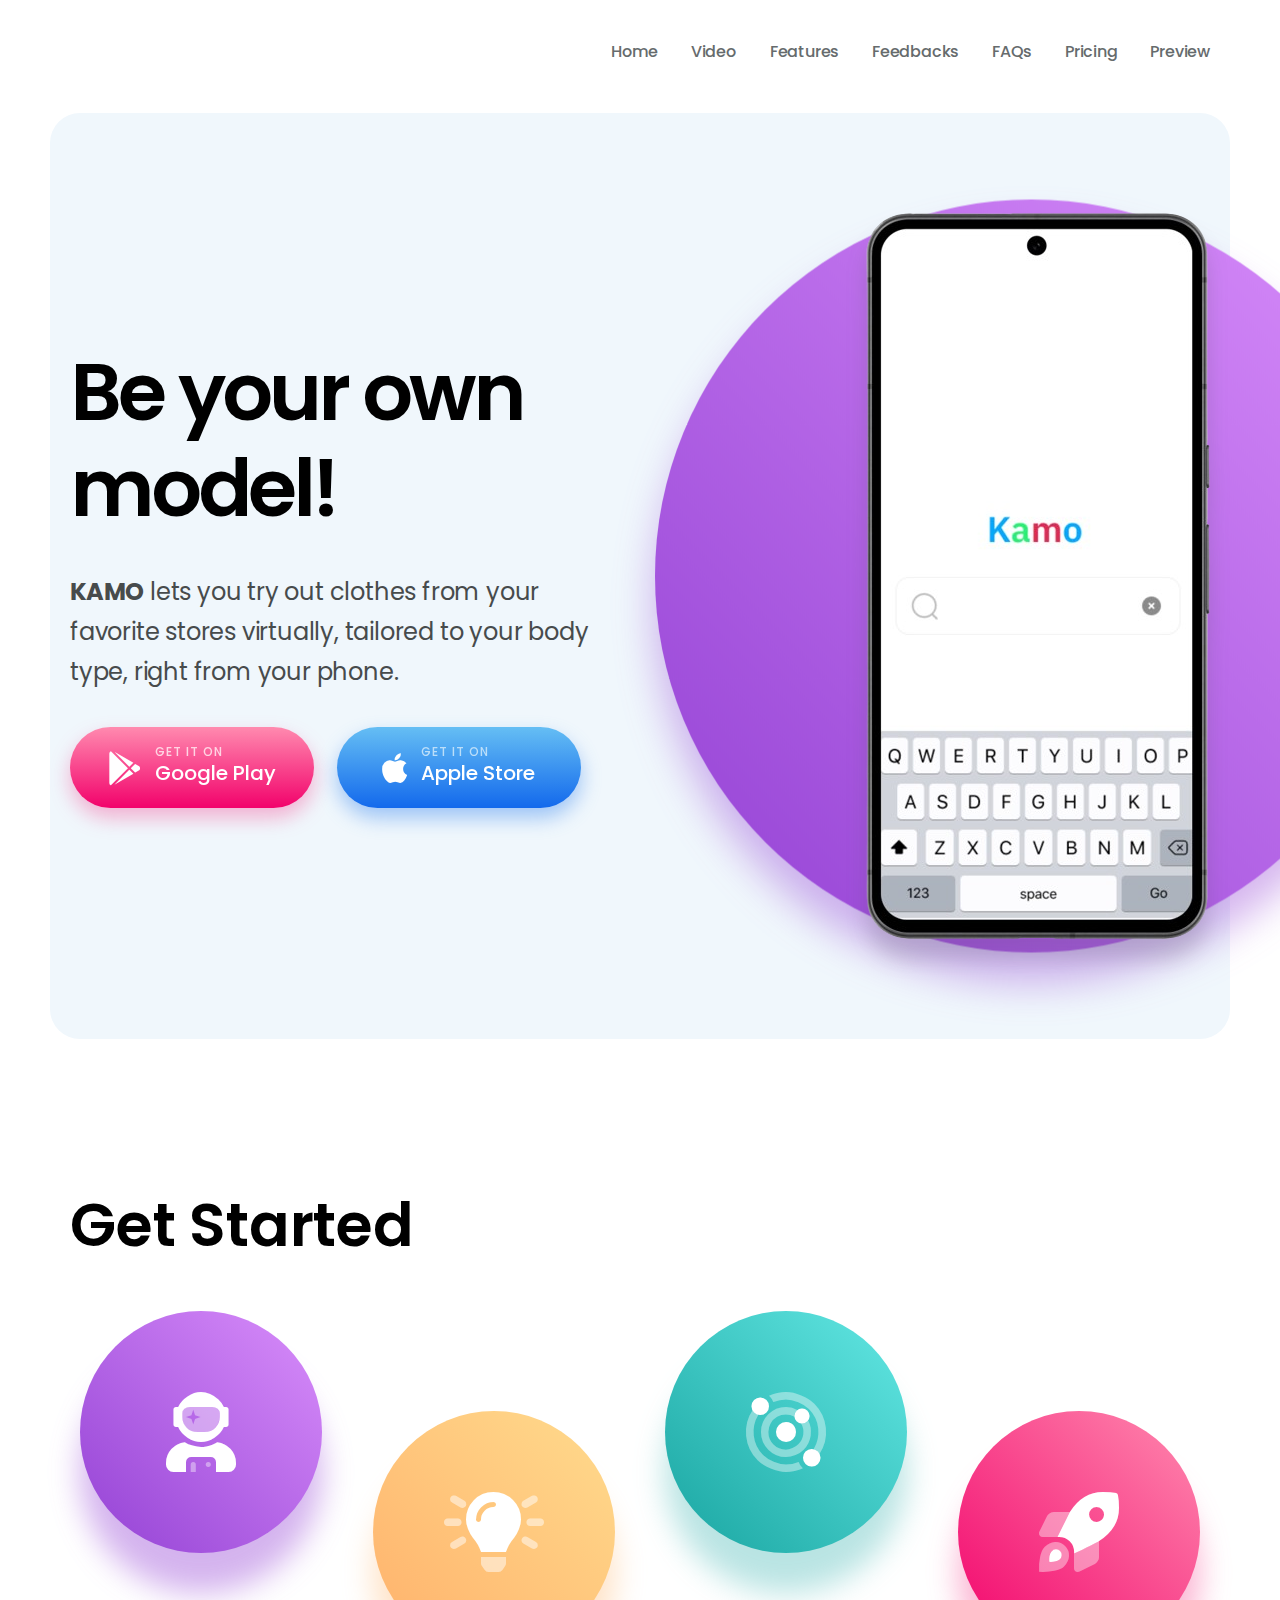
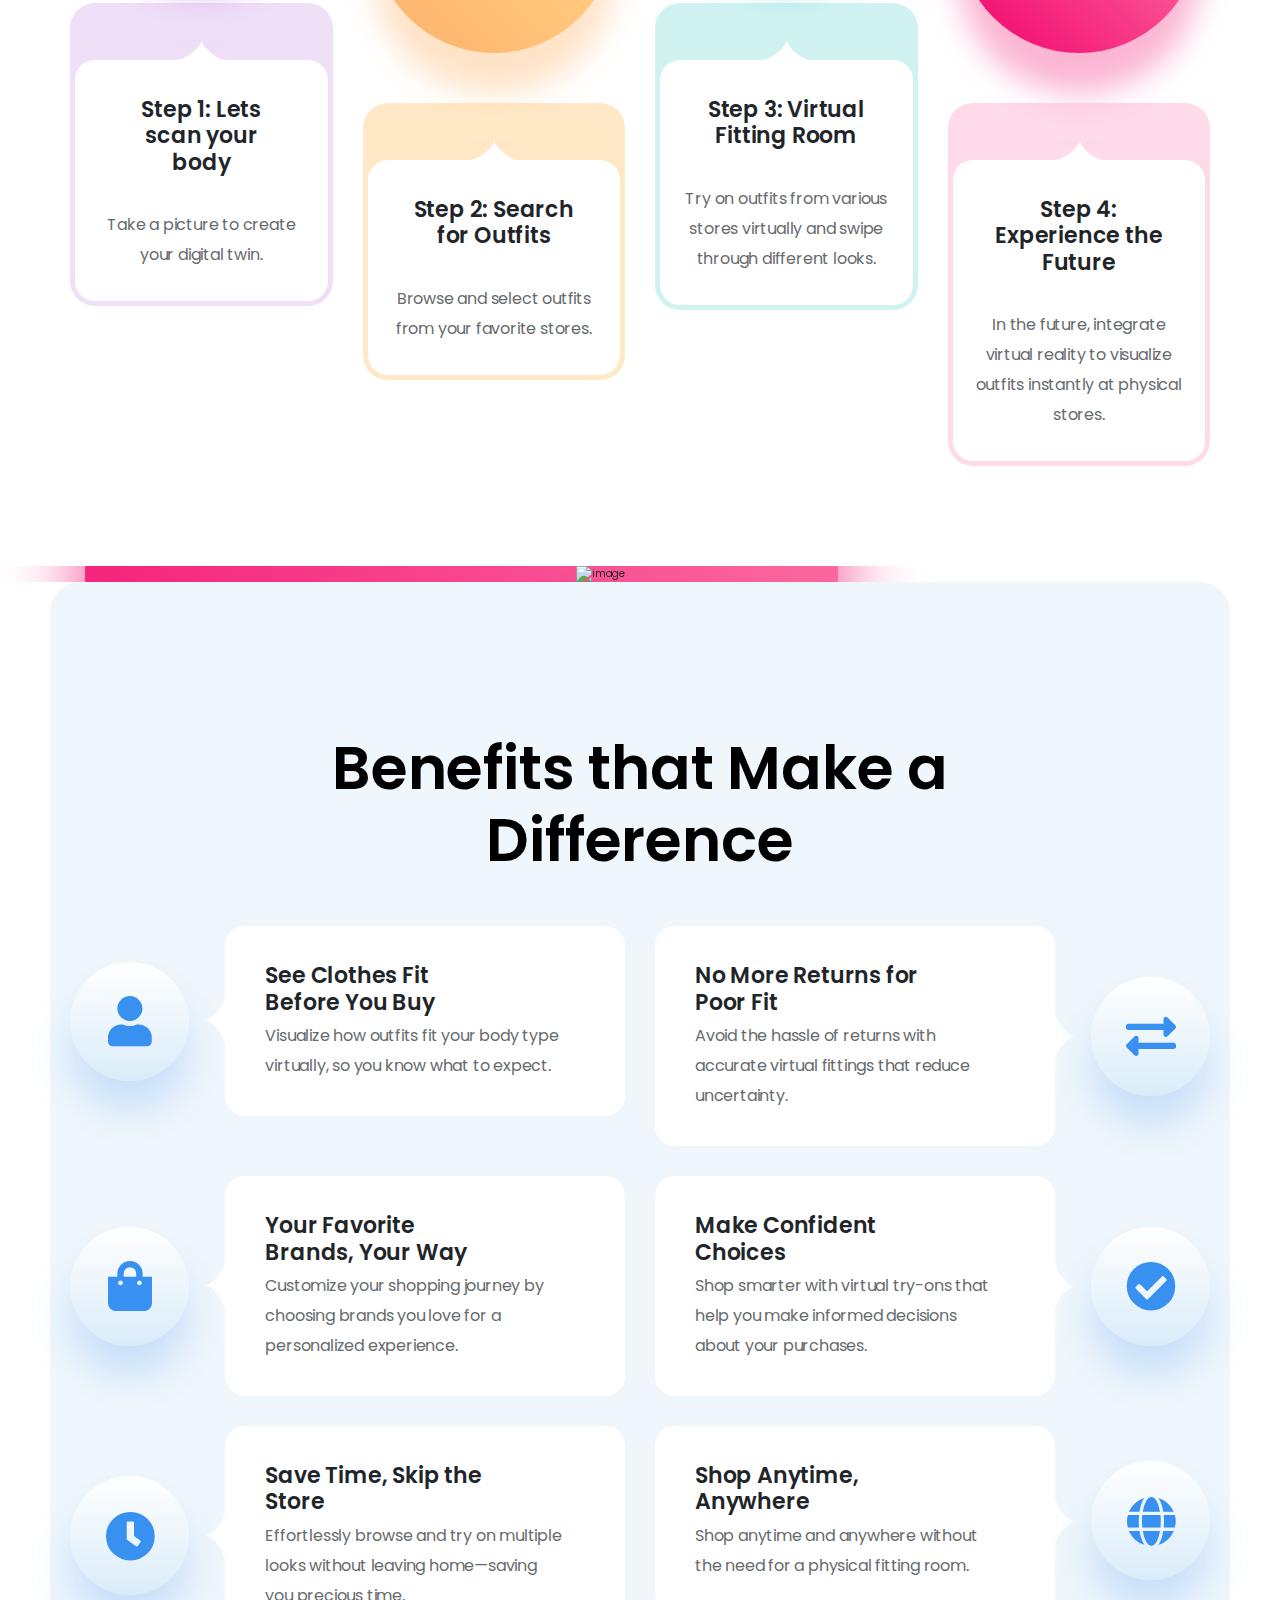
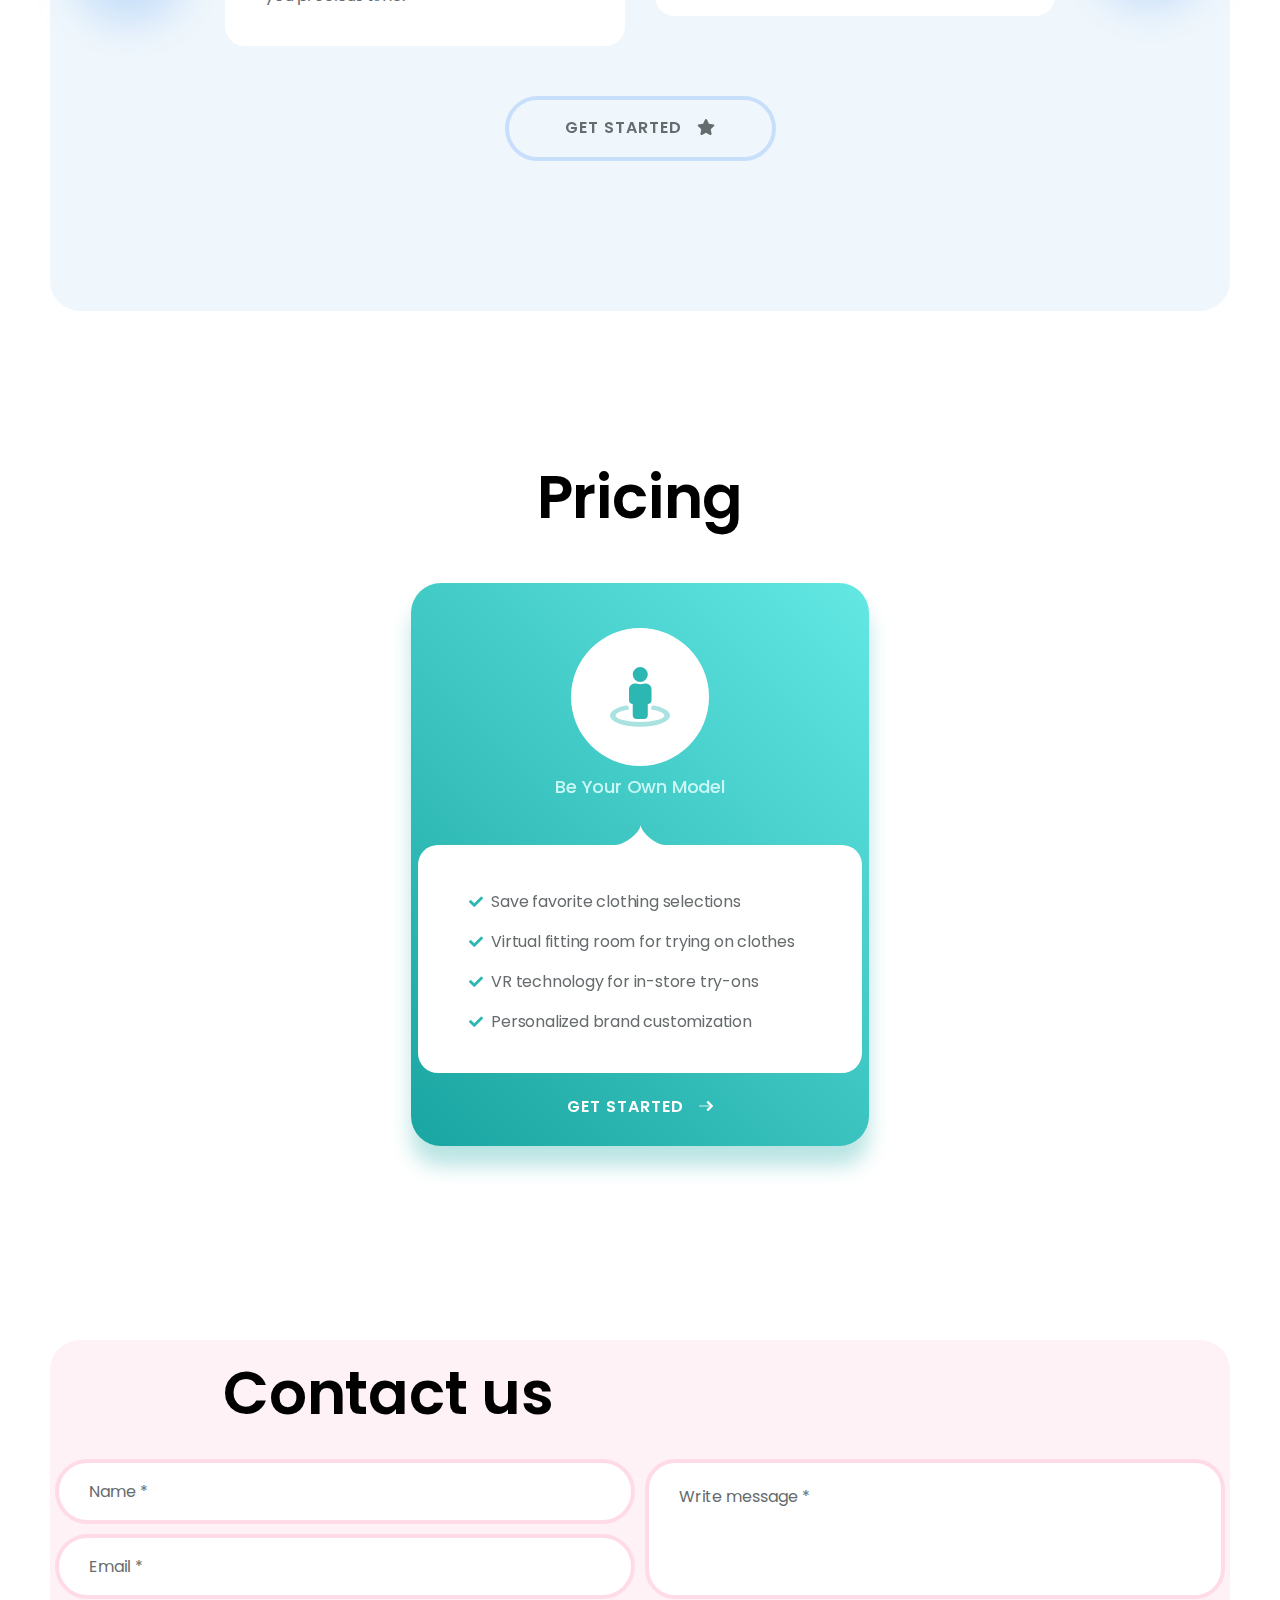
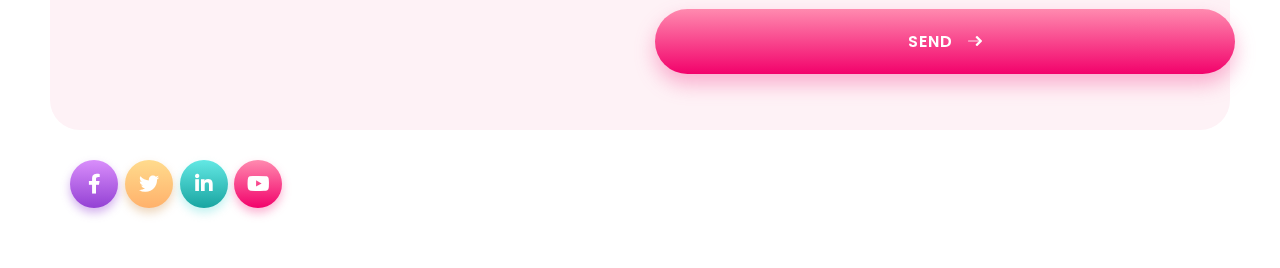
==== index.html @ d1b52970 "Update index.html" ====
<!DOCTYPE html>
<html lang="en">

<head>
  <meta charset="utf-8">
  <meta name="viewport" content="width=device-width, initial-scale=1, shrink-to-fit=no">
  <title>KAMO</title>

  
  <link rel="apple-touch-icon" sizes="180x180" href="assets/favicon/fittry.svg">
  <link rel="icon" type="image/png" sizes="32x32" href="assets/favicon/fittry.svg">
  <link rel="icon" type="image/png" sizes="16x16" href="assets/favicon/fittry.svg">
  
  <link rel="manifest" href="assets/favicon/site.webmanifest">

  <!--stylesheet-->
  <link rel="stylesheet" href="assets/css/bootstrap.min.css">
  <link rel="stylesheet" href="assets/css/all.min.css">
  <link rel="stylesheet" href="assets/css/swiper-bundle.min.css">
  <link rel="stylesheet" href="assets/css/style.css">
</head>

<body>

  <!--preloader start-->
  <div class="preloader">
    <img src="assets/favicon/fittry.png" alt="image">
   
  </div>
  <!--preloader end-->

  <!--header section start-->
  <header class="header header-2">
    <div class="container">
      <div class="header__wrapper">
        <div class="header__logo">
          <a href="index.html">
            
          </a>
        </div>
        <div class="header__nav">
          <ul class="header__nav-primary">
            <li><a href="index.html"></a></li>
            
            <li><a href="#home">Home</a></li>
            <li><a href="#video">Video</a></li>
            <li><a href="#feature">Features</a></li>
            <li><a href="#feedback">Feedbacks</a></li>
            <li><a href="#faq">FAQs</a></li>
            <li><a href="#pricing">Pricing</a></li>
            <li><a href="#preview">Preview</a></li>
           
          </ul>
          <span><i class="fas fa-times"></i></span>
        </div>
        <div class="header__bars">
          <div class="header__bars-bar header__bars-bar-1"></div>
          <div class="header__bars-bar header__bars-bar-2"></div>
          <div class="header__bars-bar header__bars-bar-3"></div>
        </div>
      </div>
    </div>
  </header>
  <!--header section end-->

<!--hero section start-->
<section class="hero hero-2">
  <div class="hero__wrapper" id="home">
    <div class="container">
      <div class="row align-items-lg-center">
        <div class="col-lg-6 order-2 order-lg-1">
          <h1 class="main-heading color-black">Be your own model!</h1>
          <p class="paragraph"><span>KAMO</span> lets you try out clothes from your favorite stores virtually, tailored to your body type, right from your phone.</p>
          <div class="download-buttons">
            <a href="#" class="google-play">
              <i class="fab fa-google-play"></i>
              <div class="button-content">
                <h6>GET IT ON <span>Google Play</span></h6>
              </div>
            </a>
            <a href="#" class="apple-store">
              <i class="fab fa-apple"></i>
              <div class="button-content">
                <h6>GET IT ON <span>Apple Store</span></h6>
              </div>
            </a>
          </div>
        </div>
        <div class="col-lg-6 order-1 order-lg-2">
          <div class="questions-img hero-img">
            <img src="assets/images/Pixel_8_Pro_Mockup_Obsidian-removebg-preview.png" alt="image">
          </div>
        </div>
      </div>
    </div>
  </div>
</section>
<!--hero section end-->

<!--feature section start-->
<section class="feature" id="intro">
  <div class="container">
    <h2 class="section-heading color-black">Get Started</h2>
    <div class="row">
      <div class="col-lg-3 col-md-6">
        <div class="feature__box feature__box--1">
          <div class="icon icon-1">
            <i class="fad fa-user-astronaut"></i>
          </div>
          <div class="feature__box__wrapper">
            <div class="feature__box--content feature__box--content-1">
              <h3>Step 1: Lets scan your body</h3>
              <p class="paragraph dark">Take a picture to create your digital twin.</p>
            </div>
          </div>
        </div>
      </div>
      <div class="col-lg-3 col-md-6">
        <div class="feature__box feature__box--2">
          <div class="icon icon-2">
            <i class="fad fa-lightbulb-on"></i>
          </div>
          <div class="feature__box__wrapper">
            <div class="feature__box--content feature__box--content-2">
              <h3>Step 2: Search for Outfits</h3>
              <p class="paragraph dark">Browse and select outfits from your favorite stores.</p>
            </div>
          </div>
        </div>
      </div>
      <div class="col-lg-3 col-md-6">
        <div class="feature__box feature__box--3">
          <div class="icon icon-3">
            <i class="fad fa-solar-system"></i>
          </div>
          <div class="feature__box__wrapper">
            <div class="feature__box--content feature__box--content-3">
              <h3>Step 3: Virtual Fitting Room</h3>
              <p class="paragraph dark">Try on outfits from various stores virtually and swipe through different looks.</p>
            </div>
          </div>
        </div>
      </div>
      <div class="col-lg-3 col-md-6">
        <div class="feature__box feature__box--4">
          <div class="icon icon-4">
            <i class="fad fa-rocket-launch"></i>
          </div>
          <div class="feature__box__wrapper">
            <div class="feature__box--content feature__box--content-4">
              <h3>Step 4: Experience the Future</h3>
              <p class="paragraph dark">In the future, integrate virtual reality to visualize outfits instantly at physical stores.</p>
            </div>
          </div>
        </div>
      </div>
    </div>
  </div>
</section>
<!--feature section end-->


<!-- 
<div class="video" id="video">
  <div class="video__wrapper">
    <div class="container">
      <div class="video__play">
        <button type="button" data-toggle="modal" data-target="#videoModal">
          <i class="fad fa-play"></i>
        </button>
        <div class="modal fade" id="videoModal" tabindex="-1" role="dialog" aria-hidden="true">
          <div class="modal-dialog modal-dialog-centered" role="document">
            <div class="modal-content">
              <div class="modal-close">
                <button type="button" data-dismiss="modal" aria-label="Close">
                  <i class="fas fa-times"></i>
                </button>
              </div>
              <div class="modal-body">
                <div class="ytdefer yt-video" style="width: 100%; height: 100%;" data-src="2BrCE_zxM0U"></div>
              </div>
            </div>
          </div>
        </div>
      </div>
      <div class="video__background">
        <div class="texture texture-2">
          <img src="assets/images/video-bg-1.png" alt="image" class="texture-1">
          <img src="assets/images/video-bg-2.png" alt="image" class="bg-image">
          <img src="assets/images/KAMO.gif" alt="image" class="gif-image">
        </div>
      </div>
    </div>
  </div>
</div>
-->

<!--video section start-->
<div class="video" id="video">
  <div class="video__wrapper">
    <div class="container">
      <div class="video__play">
        <button type="button" data-toggle="modal" data-target="#videoModal">
          <i class="fad fa-play"></i>
        </button>
        <div class="modal fade" id="videoModal" tabindex="-1" role="dialog" aria-hidden="true">
          <div class="modal-dialog modal-dialog-centered" role="document">
            <div class="modal-content">
              <div class="modal-close">
                <button type="button" data-dismiss="modal" aria-label="Close">
                  <i class="fas fa-times"></i>
                </button>
              </div>
              <div class="modal-body">
                <div class="ytdefer yt-video" style="width: 100%; height: 100%;" data-src="2BrCE_zxM0U"></div>
              </div>
            </div>
          </div>
        </div>
      </div>
      <div class="col-lg-6 order-1 order-lg-2">
          <div class="questions-img hero-img">
            <img src="assets/images/KAMO.gif" alt="image">
          </div>
        </div>
      
    </div>
  </div>
</div>


<!--<div class="video__background">
        <img src="assets/images/video-bg-1.png" alt="image" class="texture-1">
        <img src="assets/images/KAMO.gif" alt="image" class="phone">
        <img src="assets/images/video-bg-2.png" alt="image" class="texture-2">
      </div>-->
<section class="growth" id="feature">
  <div class="growth__wrapper">
    <div class="container">
      <h2 class="section-heading color-black">Benefits that Make a Difference</h2>
      <div class="row">
        <div class="col-lg-6">
          <div class="growth__box">
            <div class="icon">
              <i class="fas fa-user"></i>
            </div>
            <div class="content">
              <h3>See Clothes Fit Before You Buy</h3>
              <p class="paragraph dark">Visualize how outfits fit your body type virtually, so you know what to expect.</p>
            </div>
          </div>
        </div>
        <div class="col-lg-6">
          <div class="growth__box">
            <div class="icon">
              <i class="fas fa-exchange-alt"></i>
            </div>
            <div class="content">
              <h3>No More Returns for Poor Fit</h3>
              <p class="paragraph dark">Avoid the hassle of returns with accurate virtual fittings that reduce uncertainty.</p>
            </div>
          </div>
        </div>
        <div class="col-lg-6">
          <div class="growth__box">
            <div class="icon">
              <i class="fas fa-shopping-bag"></i>
            </div>
            <div class="content">
              <h3>Your Favorite Brands, Your Way</h3>
              <p class="paragraph dark">Customize your shopping journey by choosing brands you love for a personalized experience.</p>
            </div>
          </div>
        </div>
        <div class="col-lg-6">
          <div class="growth__box">
            <div class="icon">
              <i class="fas fa-check-circle"></i>
            </div>
            <div class="content">
              <h3>Make Confident Choices</h3>
              <p class="paragraph dark">Shop smarter with virtual try-ons that help you make informed decisions about your purchases.</p>
            </div>
          </div>
        </div>
        <div class="col-lg-6">
          <div class="growth__box">
            <div class="icon">
              <i class="fas fa-clock"></i>
            </div>
            <div class="content">
              <h3>Save Time, Skip the Store</h3>
              <p class="paragraph dark">Effortlessly browse and try on multiple looks without leaving home—saving you precious time.</p>
             
            </div>
          </div>
        </div>
        <div class="col-lg-6">
          <div class="growth__box">
            <div class="icon">
              <i class="fas fa-globe"></i>
            </div>
            <div class="content">
              <h3>Shop Anytime, Anywhere</h3>
              <p class="paragraph dark">Shop anytime and anywhere without the need for a physical fitting room.</p>
            </div>
          </div>
        </div>
      </div>
      <div class="row">
        <div class="button__wrapper">
          <a href="#" class="button">
            <span>GET STARTED <i class="fas fa-star"></i></span>
          </a>
          
        </div>
      </div>
    </div>
  </div>
</section>
<!--growth section end-->



  <!-- 
  <section class="step">
    <div class="step__wrapper">
      <div class="container">
        <h2 class="section-heading color-black">Be your own  model , shop with confidence.</h2>
        <div class="row">
          <div class="col-lg-4">
            <div class="step__box">
              <div class="image">
                <img src="assets/images/phone-01.png" alt="image">
              </div>
              <div class="content">
                <h3>EASY TO<span>Register.</span></h3>
                <p class="paragraph dark">Join the app in 3 easy steps and get
                  started with your progresso daily.</p>
              </div>
            </div>
          </div>
          <div class="col-lg-4">
            <div class="step__box">
              <div class="image">
                <img src="assets/images/phone-02.png" alt="image">
              </div>
              <div class="content">
                <h3>Try on virtual  <span>Make sure outfits .</span></h3>
                <p class="paragraph dark">make better decisions </p>
              </div>
            </div>
          </div>
          <div class="col-lg-4">
            <div class="step__box">
              <div class="image">
                <img src="assets/images/phone-03.png" alt="image">
              </div>
              <div class="content">
                <h3>Pay with confidence<span>no return.</span></h3>
                <p class="paragraph dark">lorem ipsom text text</p>
              </div>
            </div>
          </div>
        </div>
        <div class="row">
          <div class="button__wrapper">
            <a href="#" class="button">
              <span>GET STARTED <i class="fad fa-long-arrow-right"></i></span>
            </a>
            <a href="#" class="button">
              <span>LEARN MORE <i class="fad fa-long-arrow-right"></i></span>
            </a>
          </div>
        </div>
      </div>
    </div>
  </section>
-->

  <!--
  <section class="clients-sec" id="feedback">
    <div class="container">
      <h2 class="section-heading color-black">Hear from what others had to say.</h2>
      <div class="testimonial__wrapper">
        <div class="client client-01 active">
          <div class="image">
            <img src="assets/images/testimonial-img-01.png" alt="image">
          </div>
          <div class="testimonial">
            <div class="testimonial__wrapper">
              <p>“One Hath. Second. Kind them you fourth, fly brought. Give very let. Dominion wherein after can't fill,
                unto brought waters air. And our Beast won't dry there have after it. You have herb shall creeping bring
                sixth tree she'd open.”</p>
              <h4>— DAVID SPADE</h4>
            </div>
          </div>
        </div>
        <div class="client client-02">
          <div class="image">
            <img src="assets/images/testimonial-img-02.png" alt="image">
          </div>
          <div class="testimonial">
            <div class="testimonial__wrapper">
              <p>“One Hath. Second. Kind them you fourth, fly brought. Give very let. Dominion wherein after can't fill,
                unto brought waters air. And our Beast won't dry there have after it. You have herb shall creeping bring
                sixth tree she'd open.”</p>
              <h4>— DAVID SPADE</h4>
            </div>
          </div>
        </div>
        <div class="client client-03">
          <div class="image">
            <img src="assets/images/testimonial-img-03.png" alt="image">
          </div>
          <div class="testimonial">
            <div class="testimonial__wrapper">
              <p>“One Hath. Second. Kind them you fourth, fly brought. Give very let. Dominion wherein after can't fill,
                unto brought waters air. And our Beast won't dry there have after it. You have herb shall creeping bring
                sixth tree she'd open.”</p>
              <h4>— DAVID SPADE</h4>
            </div>
          </div>
        </div>
        <div class="client client-04">
          <div class="image">
            <img src="assets/images/testimonial-img-04.png" alt="image">
          </div>
          <div class="testimonial">
            <div class="testimonial__wrapper">
              <p>“One Hath. Second. Kind them you fourth, fly brought. Give very let. Dominion wherein after can't fill,
                unto brought waters air. And our Beast won't dry there have after it. You have herb shall creeping bring
                sixth tree she'd open.”</p>
              <h4>— DAVID SPADE</h4>
            </div>
          </div>
        </div>
      </div>
      <div class="clients">
        <div class="clients__info">
          <h3>47,000+</h3>
          <p class="paragraph dark">Customers in over 90 countries are growing their businesses with us.</p>
        </div>
        <div class="swiper-container clients-slider">
          <div class="swiper-wrapper">
            <div class="swiper-slide clients-slide">
              <a href="#"><img src="assets/images/client-img.png" alt="image"></a>
            </div>
            <div class="swiper-slide clients-slide">
              <a href="#"><img src="assets/images/client-img.png" alt="image"></a>
            </div>
            <div class="swiper-slide clients-slide">
              <a href="#"><img src="assets/images/client-img.png" alt="image"></a>
            </div>
          </div>
        </div>
      </div>
    </div>
  </section>
  -->

  <!--questions section start
<section class="questions" id="faq">
  <div class="questions__wrapper">
    <div class="container">
      <h2 class="section-heading color-black">Some frequently asked questions.</h2>
      <div class="row align-items-lg-center">
        <div class="col-lg-6 order-2 order-lg-1">
          <div id="accordion">
            
            
            <div class="card" id="card-1">
              <div class="card-header" id="heading-3">
                <h5 class="mb-0 hidden">
                  <button class="btn btn-link collapsed" data-toggle="collapse" data-target="#collapse-3"
                    aria-expanded="false" aria-controls="collapse-3">
                    Is FitTry available on all devices?
                  </button>
                </h5>
              </div>
              <div id="collapse-3" class="collapse" aria-labelledby="heading-3" data-parent="#accordion">
                <div class="card-body">
                  <p class="paragraph">FitTry is available on both Android and iOS devices, allowing users to access the app from their smartphones and tablets.</p>
                </div>
              </div>
            </div>
            <div class="card" id="card-2">
              <div class="card-header" id="heading-4">
                <h5 class="mb-0 hidden">
                  <button class="btn btn-link collapsed" data-toggle="collapse" data-target="#collapse-4"
                    aria-expanded="false" aria-controls="collapse-4">
                    How accurate are FitTry's virtual fittings?
                  </button>
                </h5>
              </div>
              <div id="collapse-4" class="collapse" aria-labelledby="heading-4" data-parent="#accordion">
                <div class="card-body">
                  <p class="paragraph">FitTry's virtual fitting technology is highly accurate, ensuring that users can visualize how outfits will look and fit on their unique body shapes.</p>
                </div>
              </div>
            </div>
            <div class="card" id="card-3">
              <div class="card-header" id="heading-5">
                <h5 class="mb-0 hidden">
                  <button class="btn btn-link collapsed" data-toggle="collapse" data-target="#collapse-5"
                    aria-expanded="false" aria-controls="collapse-5">
                    Can FitTry help in reducing returns?
                  </button>
                </h5>
              </div>
              <div id="collapse-5" class="collapse" aria-labelledby="heading-5" data-parent="#accordion">
                <div class="card-body">
                  <p class="paragraph">Yes, FitTry's virtual try-on feature significantly reduces the need for returns by allowing users to see how clothes fit before purchasing.</p>
                </div>
              </div>
            </div>
            
            <div class="card" id="card-4">
              <div class="card-header" id="heading-7">
                <h5 class="mb-0 hidden">
                  <button class="btn btn-link collapsed" data-toggle="collapse" data-target="#collapse-7"
                    aria-expanded="false" aria-controls="collapse-7">
                    How secure is my data on FitTry?
                  </button>
                </h5>
              </div>
              <div id="collapse-7" class="collapse" aria-labelledby="heading-7" data-parent="#accordion">
                <div class="card-body">
                  <p class="paragraph">FitTry takes data security seriously and employs industry-standard measures to protect user data. Your information is encrypted and kept secure.</p>
                </div>
              </div>
            </div>
          </div>
        </div>
        <div class="col-lg-6 order-1 order-lg-2">
          <div class="questions-img">
            <img src="assets/images/phone-01.png" alt="image">
          </div>
        </div>
      </div>
    </div>
  </div>
</section>
-->


<!--pricing section start-->
<section class="pricing" id="pricing">
  <div class="pricing__wrapper">
    <h2 class="section-heading color-black">Pricing</h2>
    <div class="container">
      <div class="row justify-content-center"> <!-- Centering the content -->
        <div class="col-lg-5">
          <div class="pricing__single pricing__single-3">
            <div class="icon">
              <i class="fad fa-street-view"></i>
            </div>
            
            <h6>Be Your Own Model</h6>
            <div class="list">
              <ul>
                <li>Save favorite clothing selections</li>
                <li>Virtual fitting room for trying on clothes</li>
                <li>VR technology for in-store try-ons</li>
                <li>Personalized brand customization</li>
              </ul>
            </div>
            
            <a href="#" class="button">
              <span>GET STARTED <i class="fad fa-long-arrow-right"></i></span>
            </a>
          </div>
        </div>
      </div>
    </div>
  </div>
</section>
<!--pricing section end-->


  <!--screenshot section start
  <section class="screenshot" id="preview">
    <div class="screenshot__wrapper">
      <div class="container">
        <div class="screenshot__info">
          <h2 class="section-heading color-black">Have a look at what’s inside the app.</h2>
          <div class="screenshot-nav">
            <div class="screenshot-nav-prev"><i class="fad fa-long-arrow-left"></i></div>
            <div class="screenshot-nav-next"><i class="fad fa-long-arrow-right"></i></div>
          </div>
        </div>
      </div>
      <div class="swiper-container screenshot-slider">
        <div class="swiper-wrapper">
          <div class="swiper-slide screenshot-slide">
            <img src="assets/images/phone-01.png" alt="image">
          </div>
          <div class="swiper-slide screenshot-slide">
            <img src="assets/images/phone-02.png" alt="image">
          </div>
          <div class="swiper-slide screenshot-slide">
            <img src="assets/images/phone-03.png" alt="image">
          </div>
          <div class="swiper-slide screenshot-slide">
            <img src="assets/images/phone-04.png" alt="image">
          </div>
          <div class="swiper-slide screenshot-slide">
            <img src="assets/images/phone-05.png" alt="image">
          </div>
        </div>
      </div>
    </div>
  </section>
  -->



  <section class="newsletter newsletter-2">
    <div class="newsletter__wrapper">
      <div class="container">
        <div class="row align-items-lg-center justify-content-center"> <!-- Centering the content -->
          <div class="col-lg-15">
            <div class="newsletter__info text-center"> <!-- Centering the text -->
              <h2 class="section-heading color-black">Contact us</h2>
              <form>
                
              <div class="comment_form">
                <div>
                  <input type="text" placeholder="Name *" class="input-field">
                  <input type="text" placeholder="Email *" class="input-field">
                  
                </div>
                <div>
                  <textarea placeholder="Write message *" class="input-field"></textarea>
                  <button class="button"><span>SEND <i class="fad fa-long-arrow-right"></i></span></button>
                </div>
              </form>
              </div>
              <h2 class="section-heading" style="color: transparent;">*</h2>

            </div>
          </div>
        </div>
      </div>
    </div>
  </section>
  

  <!--footer start-->
  <footer class="footer">
   
      <div class="container">
        <div class="row">
          <div class="col-lg-8">
            <div class="footer__info">
              
              <div class="footer__info--content">
                
                <div class="social">
                  <ul>
                    <li class="facebook"><a href="#"><i class="fab fa-facebook-f"></i></a></li>
                    <li class="twitter"><a href="#"><i class="fab fa-twitter"></i></a></li>
                    <li class="linkedin"><a href="#"><i class="fab fa-linkedin-in"></i></a></li>
                    <li class="youtube"><a href="#"><i class="fab fa-youtube"></i></a></li>
                  </ul>
                </div>
              </div>
            </div>
          </div>
        
        </div>
        <div class="row">
          
        </div>
      </div>
    
  </footer>
  <!--footer end-->

  <script src="assets/js/jquery-3.4.1.min.js"></script>
  <script src="assets/js/popper-1.16.0.min.js"></script>
  <script src="assets/js/bootstrap.min.js"></script>
  <script>
    $(window).on('load', function () {
      $("body").addClass("loaded");
    });
  </script>
  <script src="assets/js/swiper-bundle.min.js"></script>
  <script src="assets/js/ytdefer.min.js"></script>
  <script src="assets/js/script.js"></script>
</body>

</html>
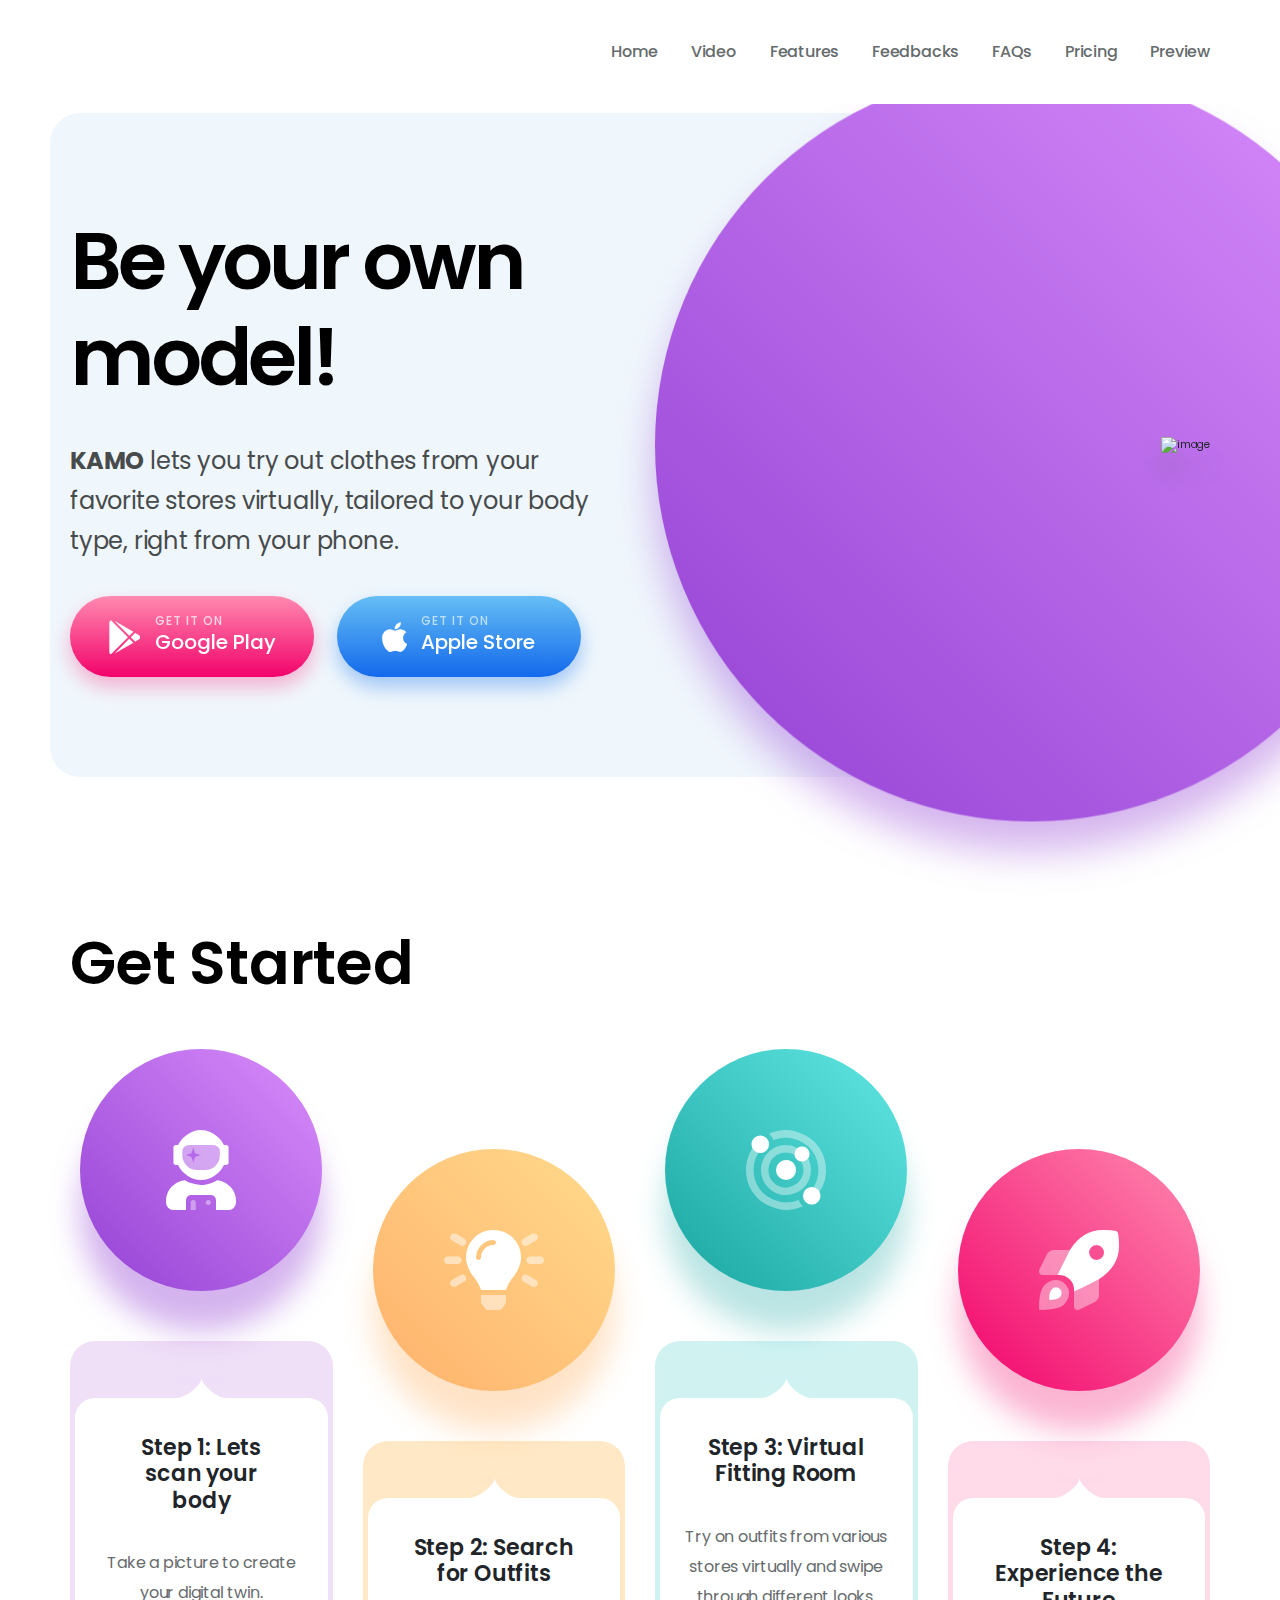
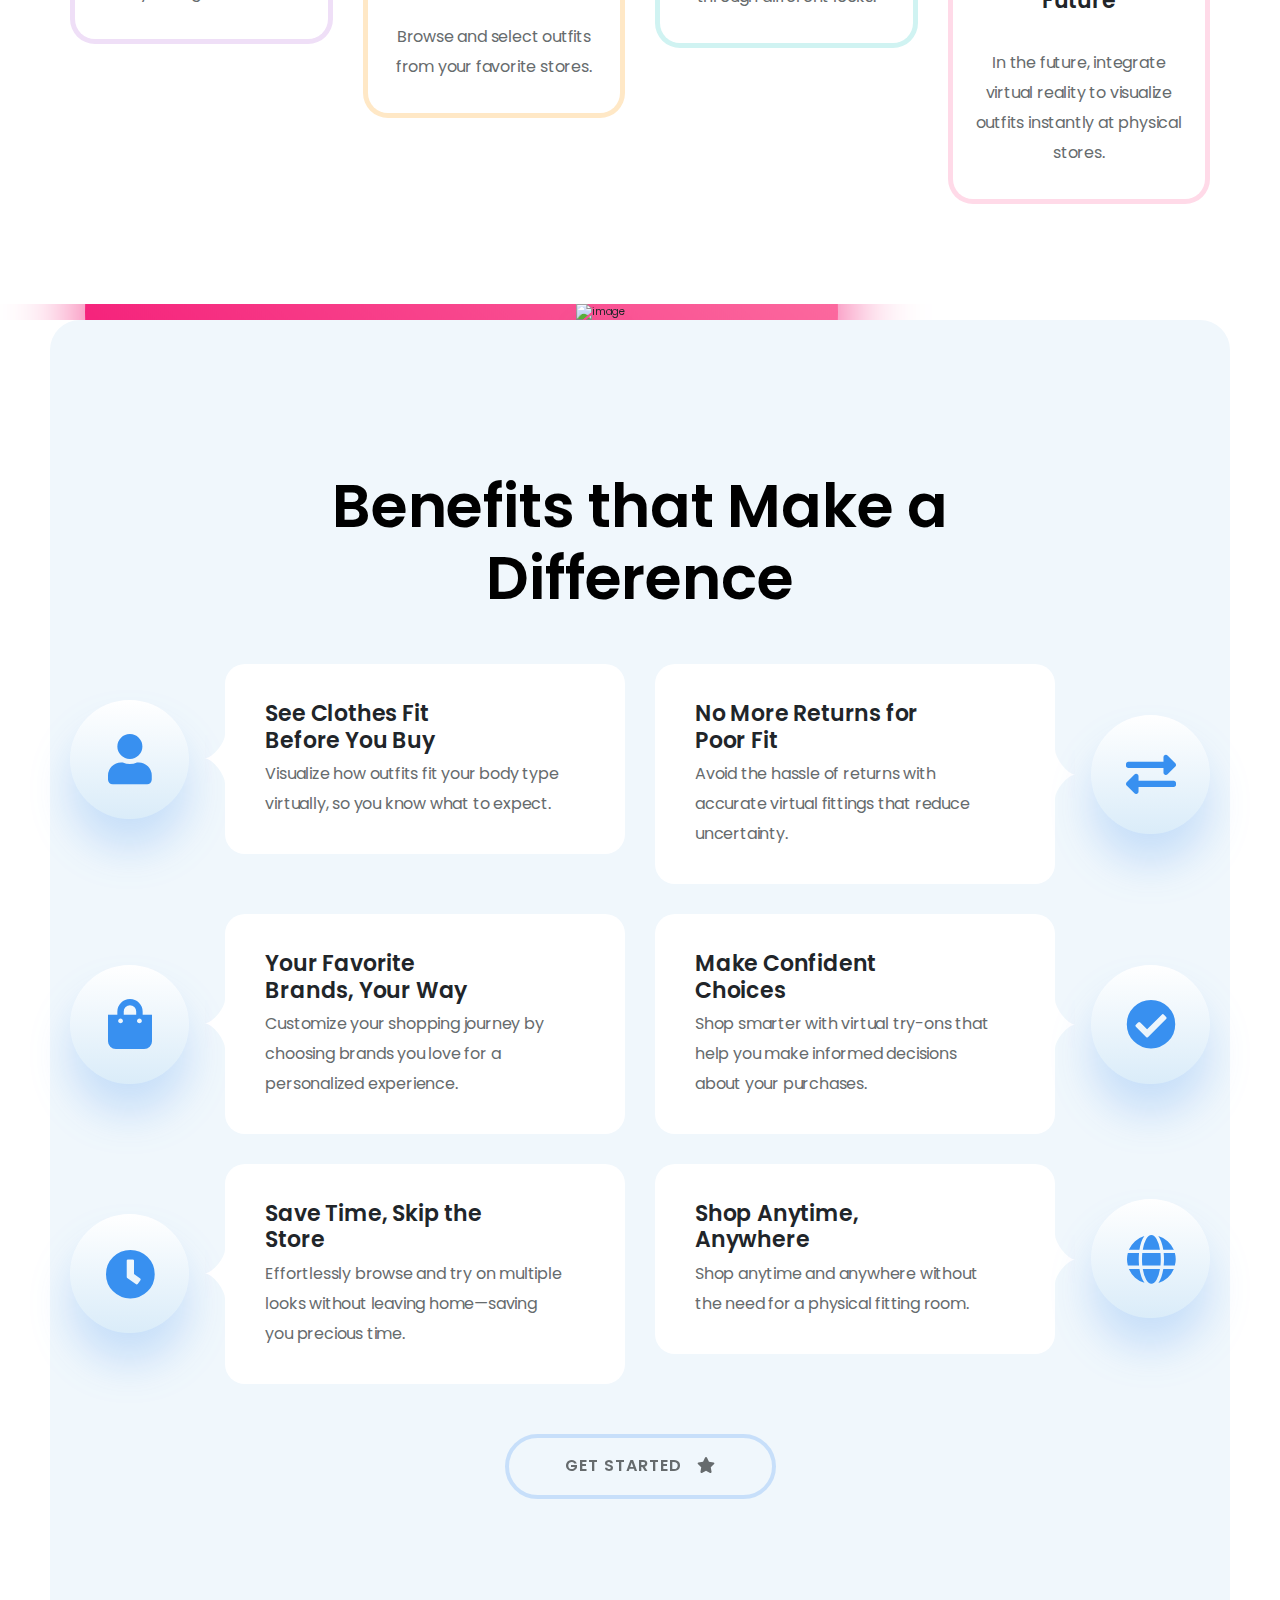
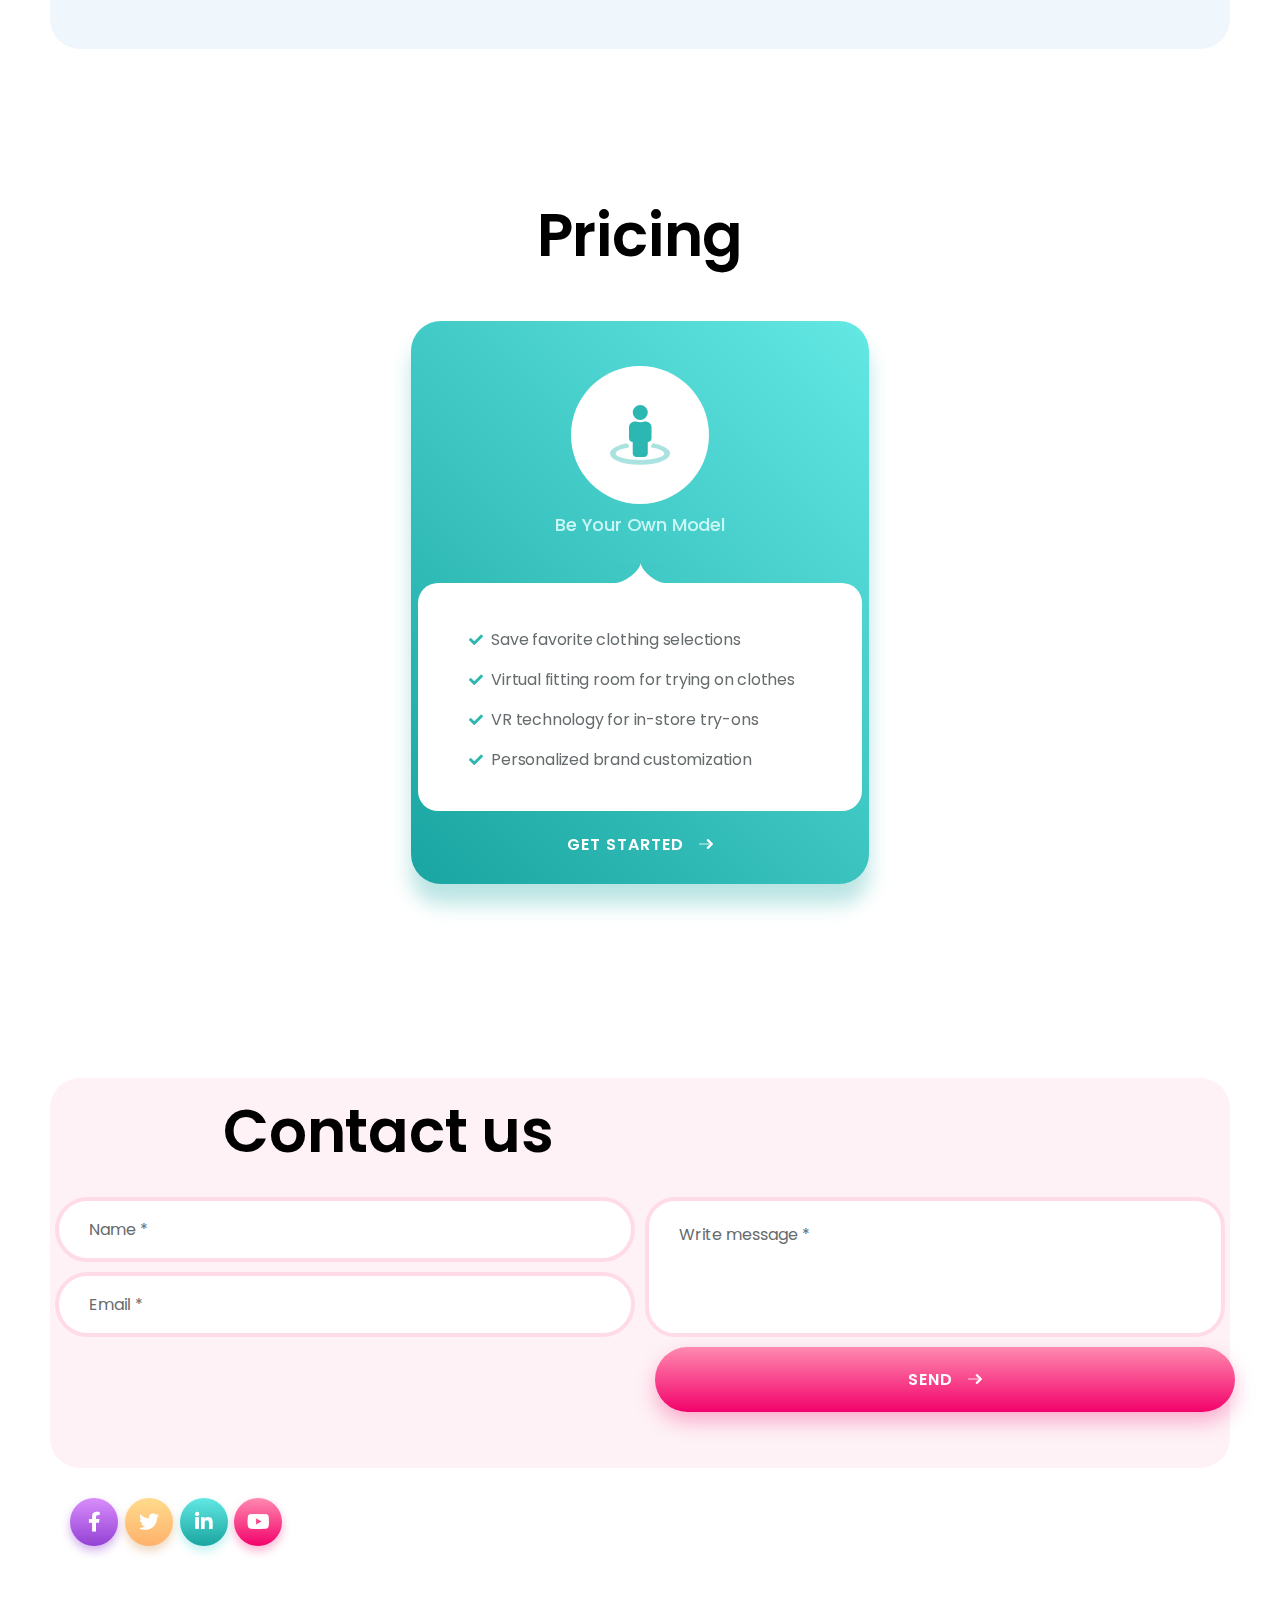
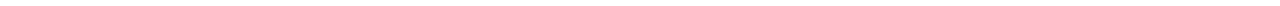
==== commit 3a3b0af8: "Update index.html" ====
--- a/index.html
+++ b/index.html
@@ -22,12 +22,12 @@
 
 <body>
 
-  <!--preloader start-->
+  <!--
   <div class="preloader">
     <img src="assets/favicon/fittry.png" alt="image">
    
   </div>
-  <!--preloader end-->
+  -->
 
   <!--header section start-->
   <header class="header header-2">
@@ -88,7 +88,8 @@
         </div>
         <div class="col-lg-6 order-1 order-lg-2">
           <div class="questions-img hero-img">
-            <img src="assets/images/Pixel_8_Pro_Mockup_Obsidian-removebg-preview.png" alt="image">
+            <!-- <img src="assets/images/Pixel_8_Pro_Mockup_Obsidian-removebg-preview.png" alt="image"> -->
+            <img src="assets/images/KAMO.gif" alt="image">
           </div>
         </div>
       </div>
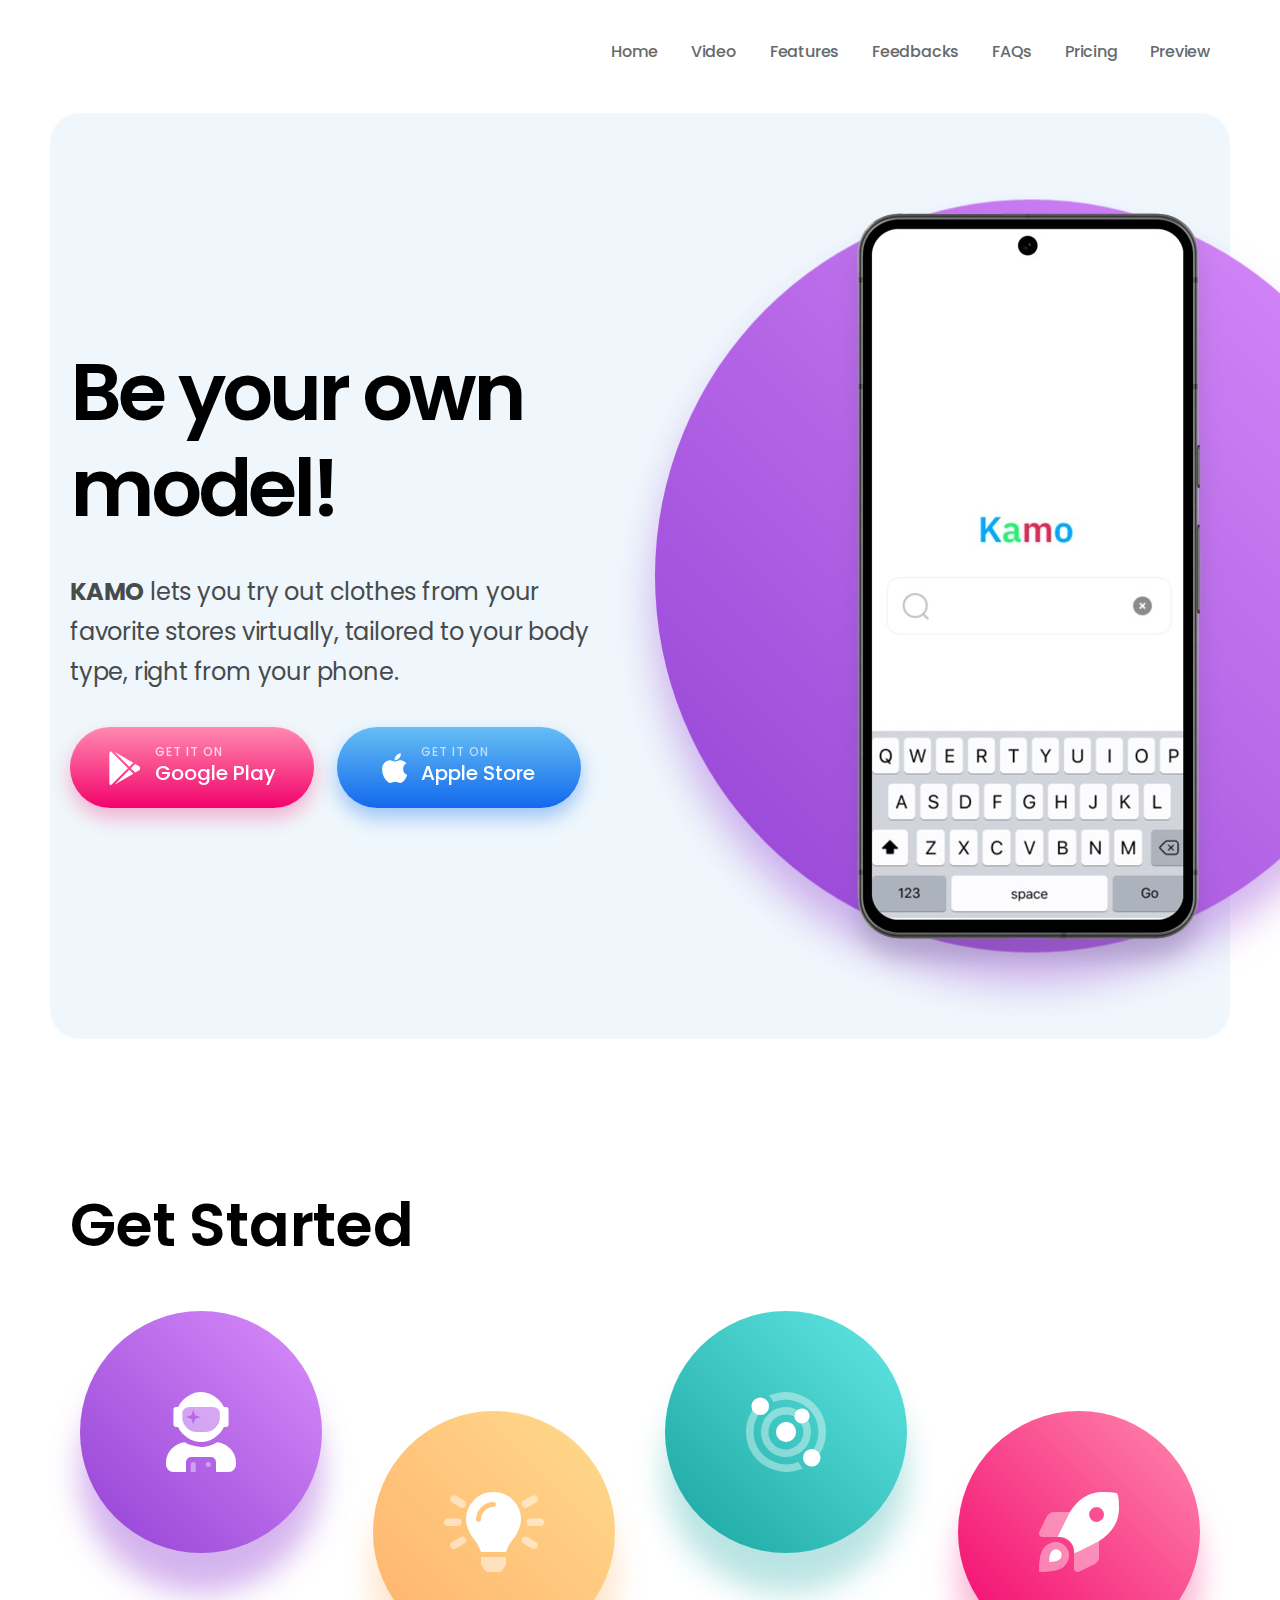
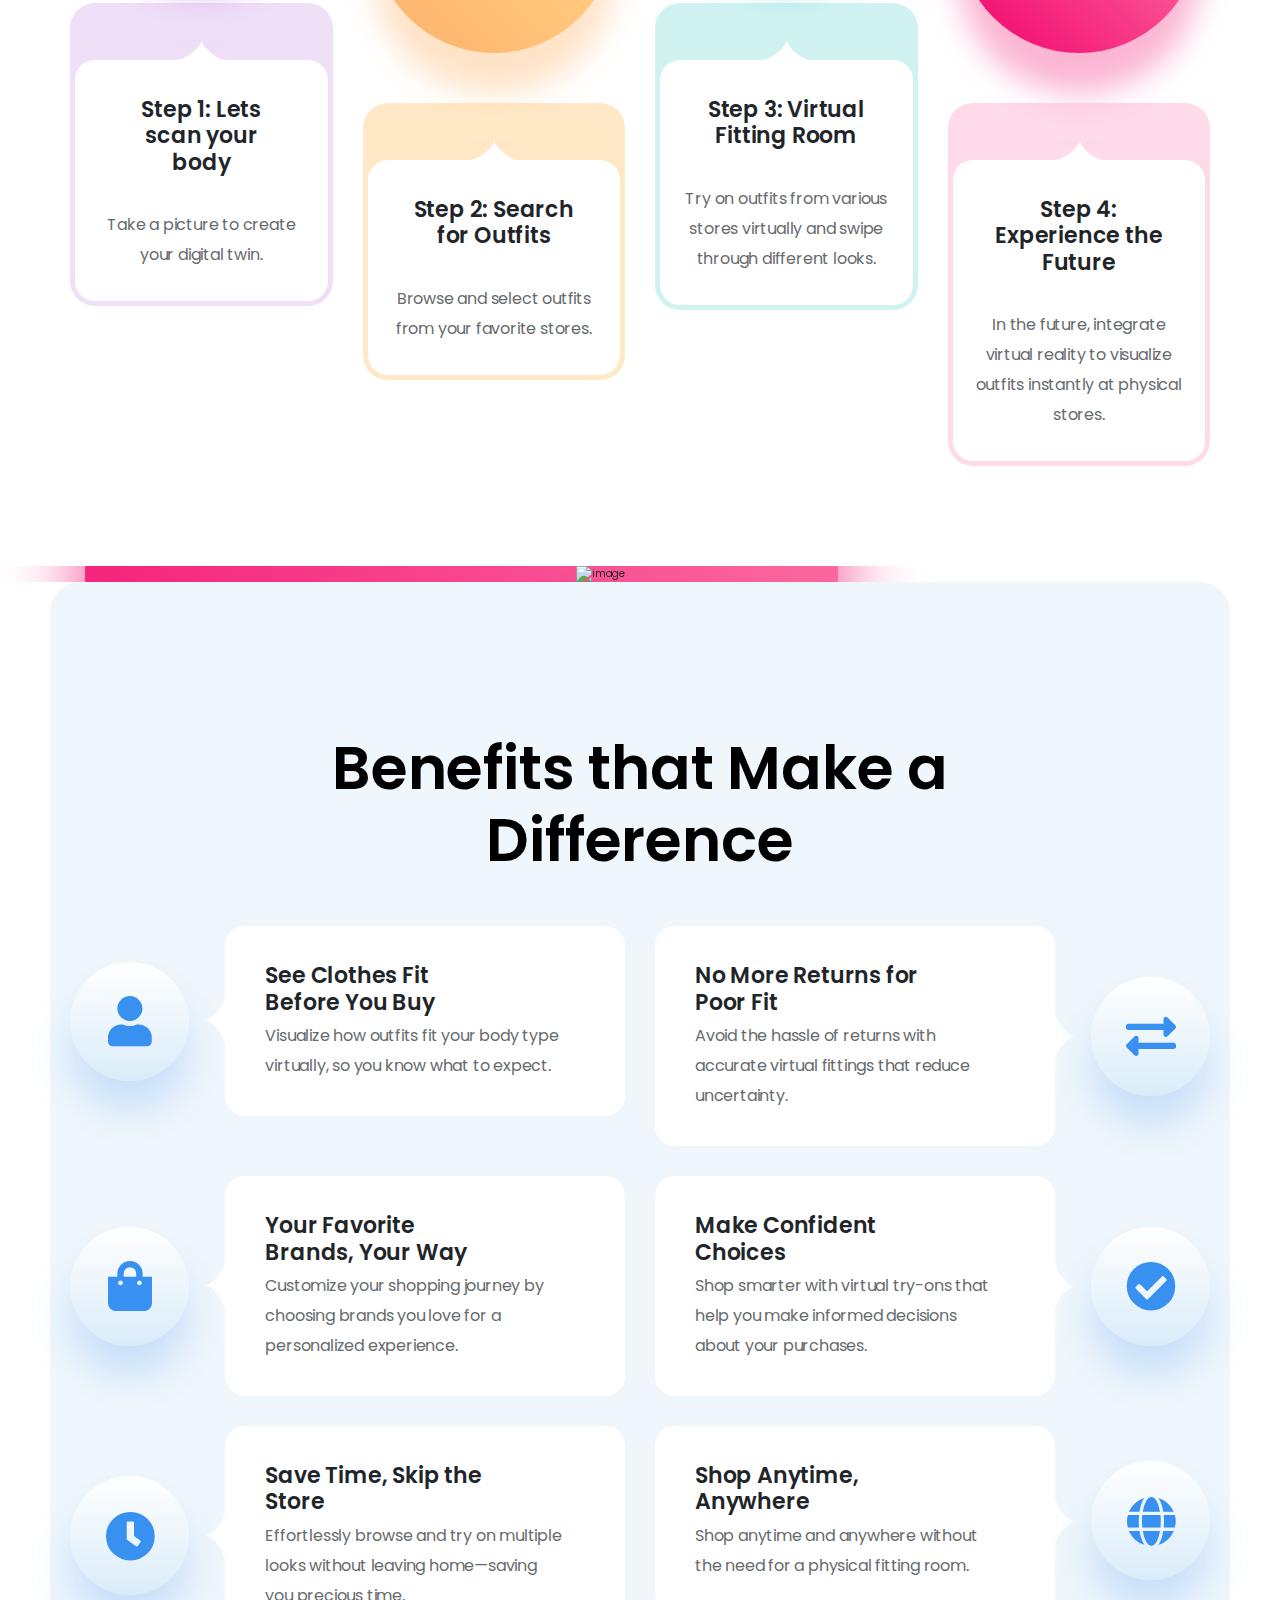
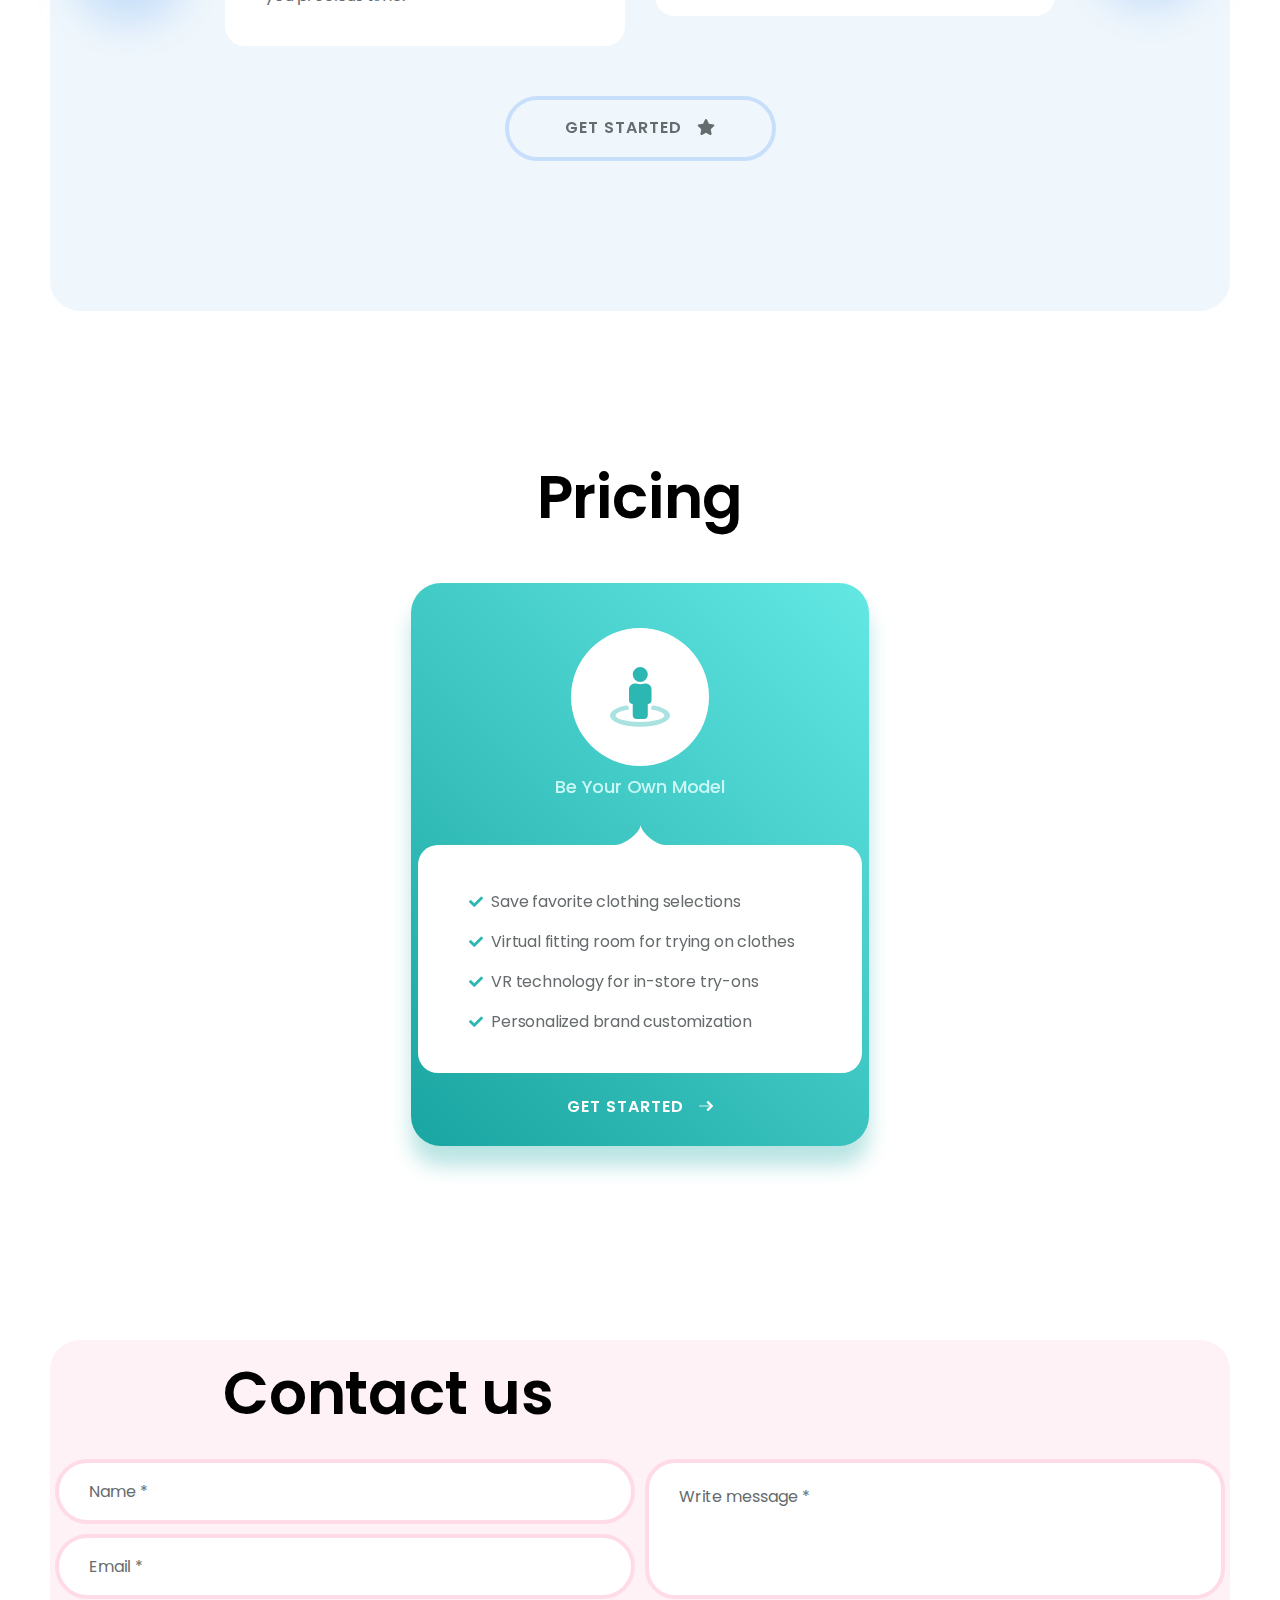
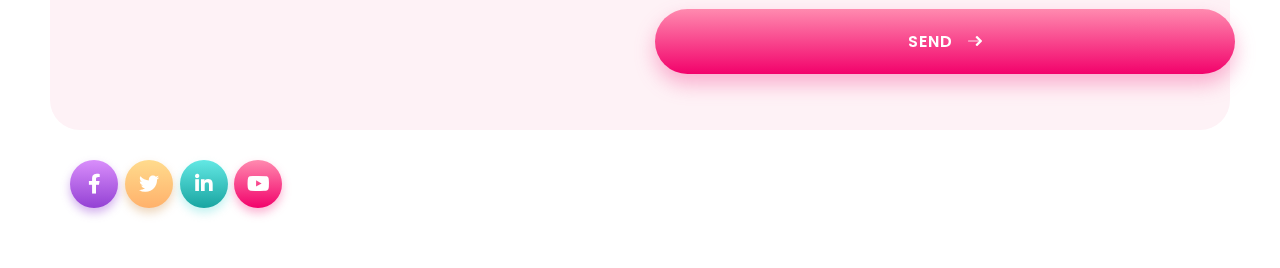
==== commit 7b5a4aff: "Update index.html" ====
--- a/index.html
+++ b/index.html
@@ -88,8 +88,8 @@
         </div>
         <div class="col-lg-6 order-1 order-lg-2">
           <div class="questions-img hero-img">
-            <!-- <img src="assets/images/Pixel_8_Pro_Mockup_Obsidian-removebg-preview.png" alt="image"> -->
-            <img src="assets/images/KAMO.gif" alt="image">
+             <img src="assets/images/Pixel_8_Pro_Mockup_Obsidian-removebg-preview.png" alt="image"> 
+           <!-- <img src="assets/images/KAMO.gif" alt="image">-->s
           </div>
         </div>
       </div>
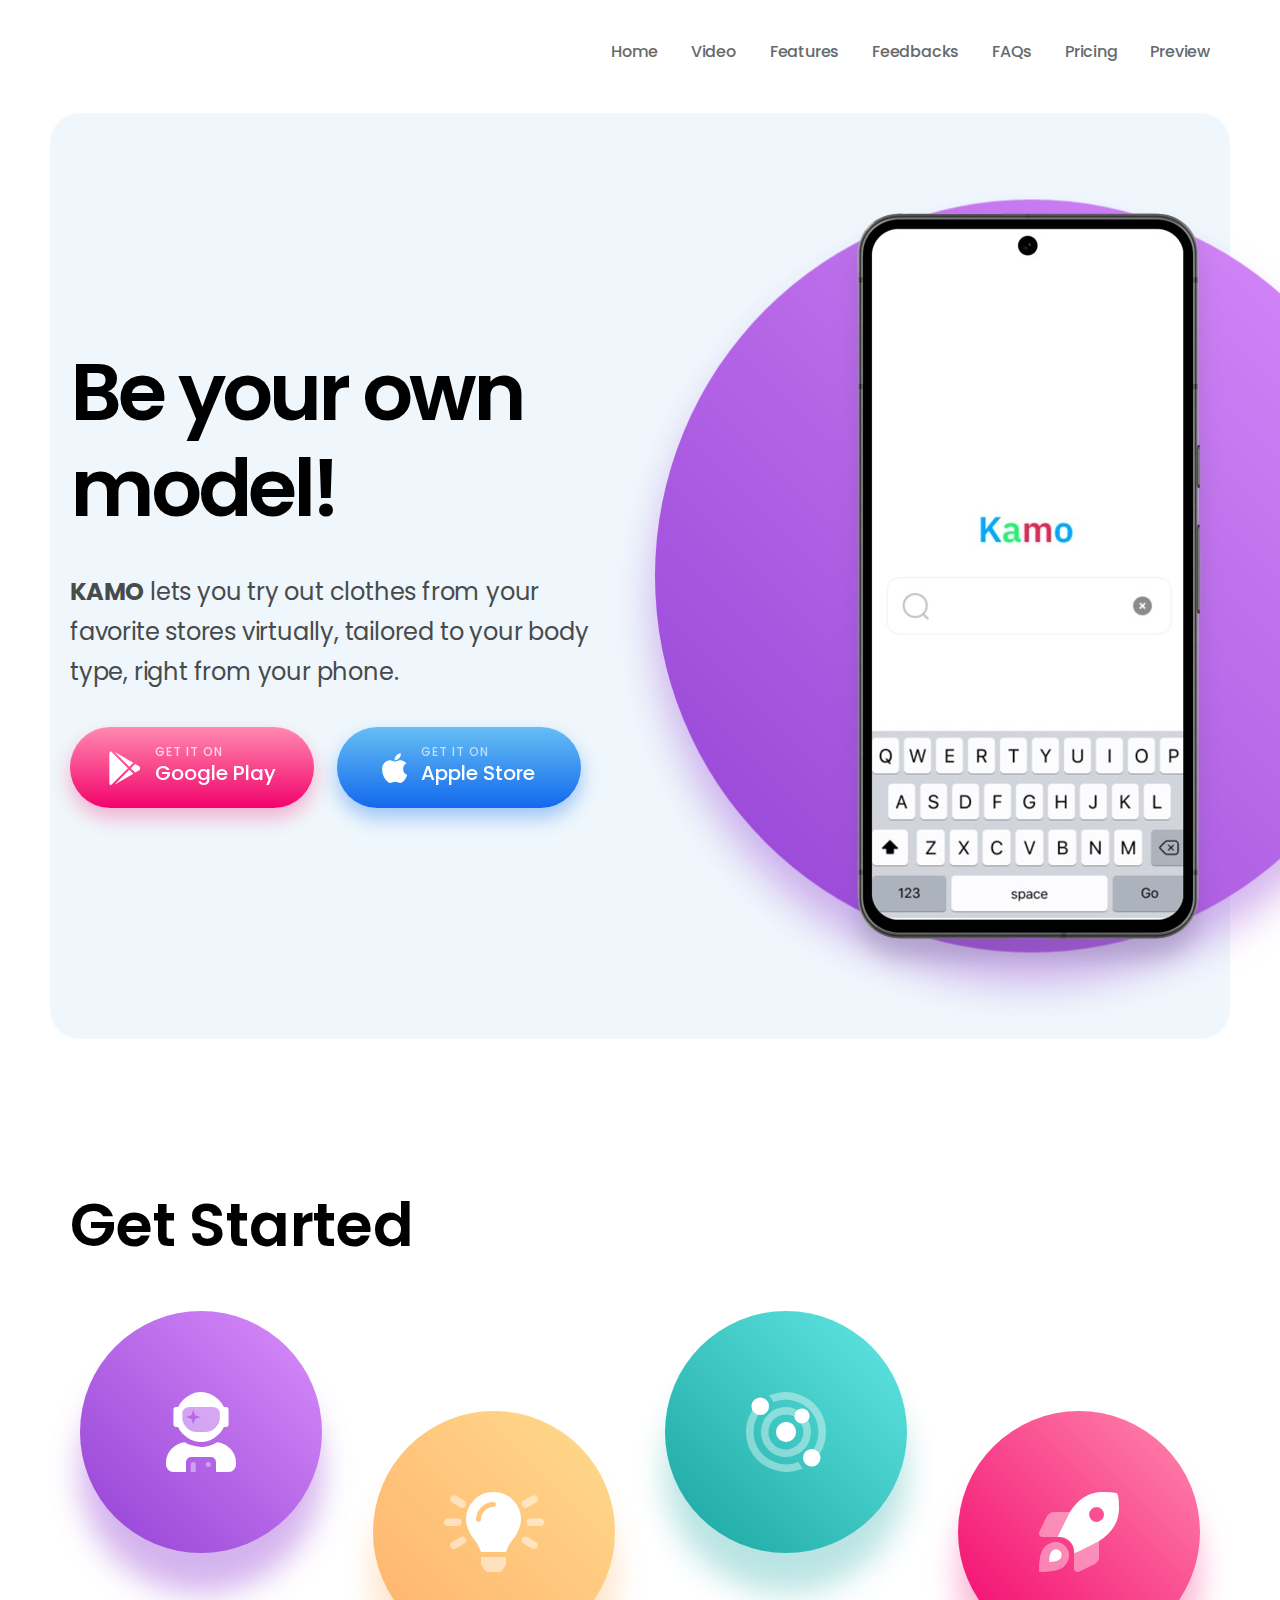
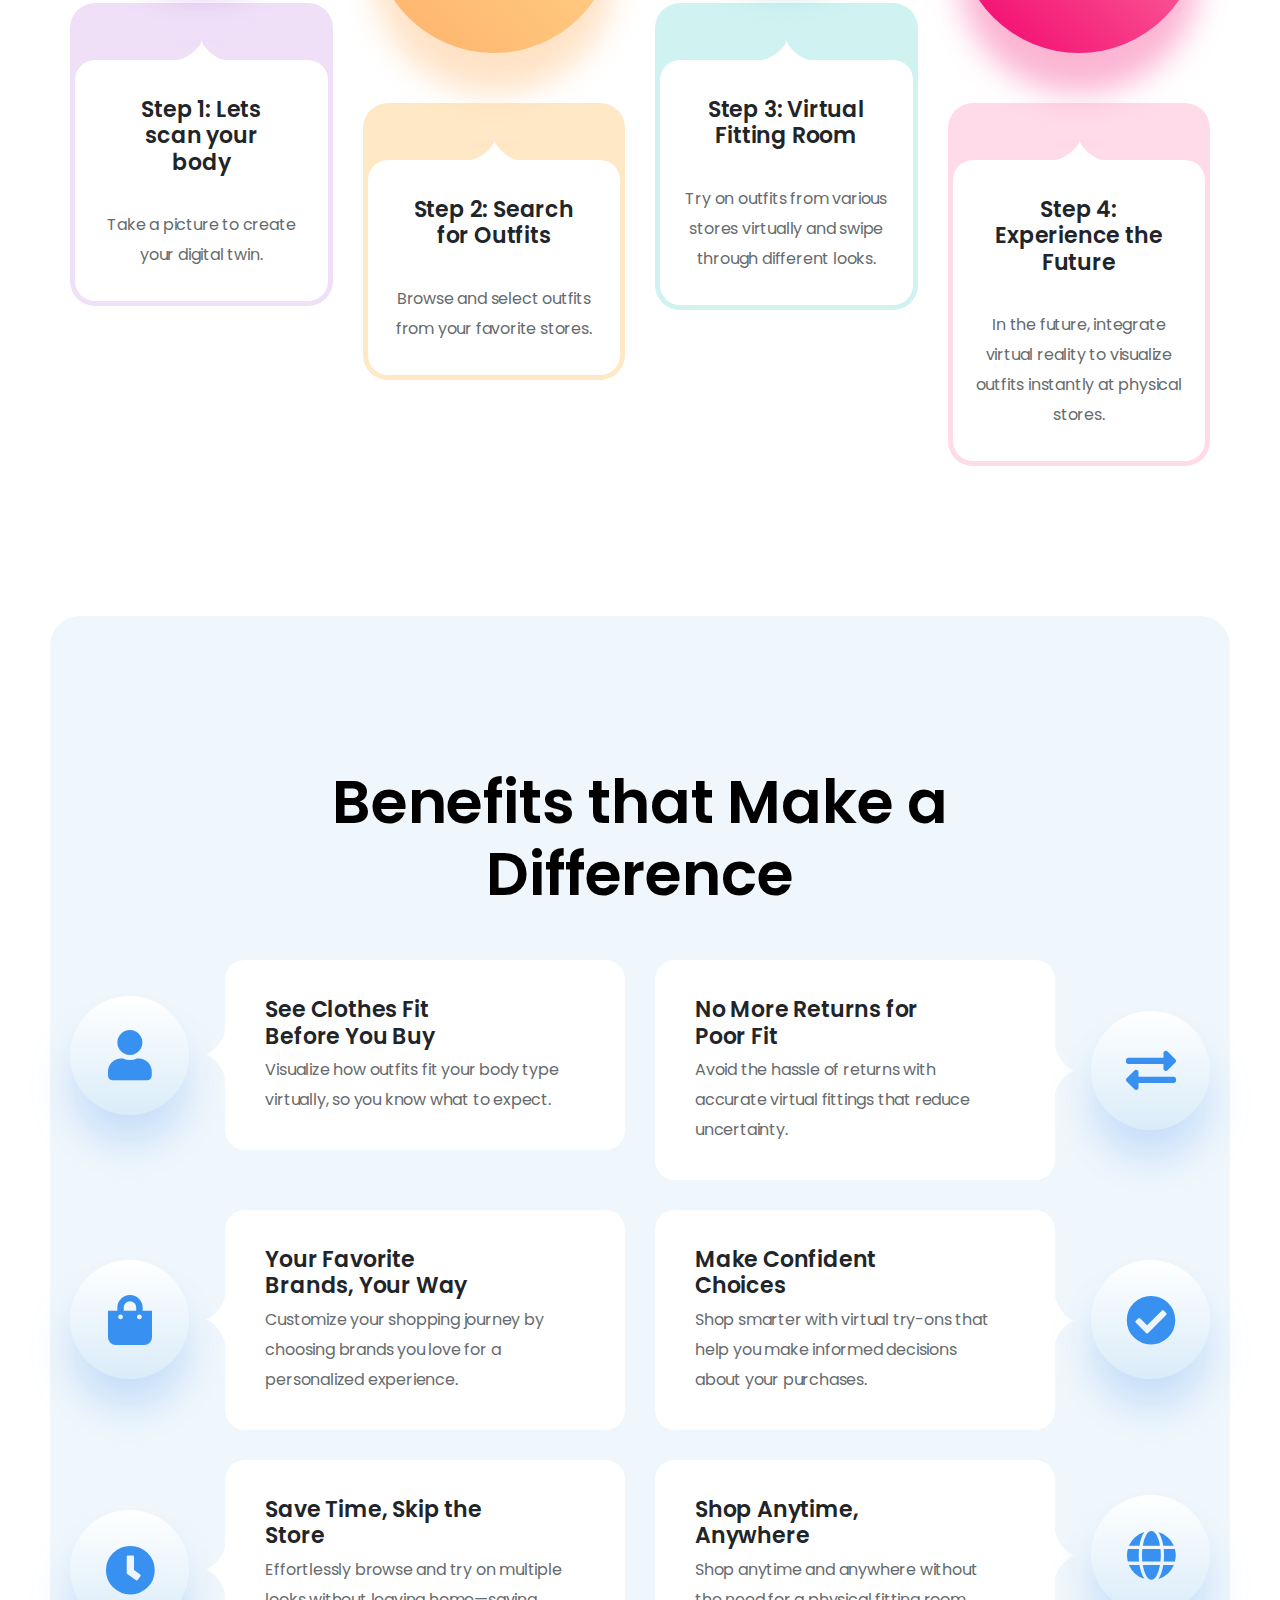
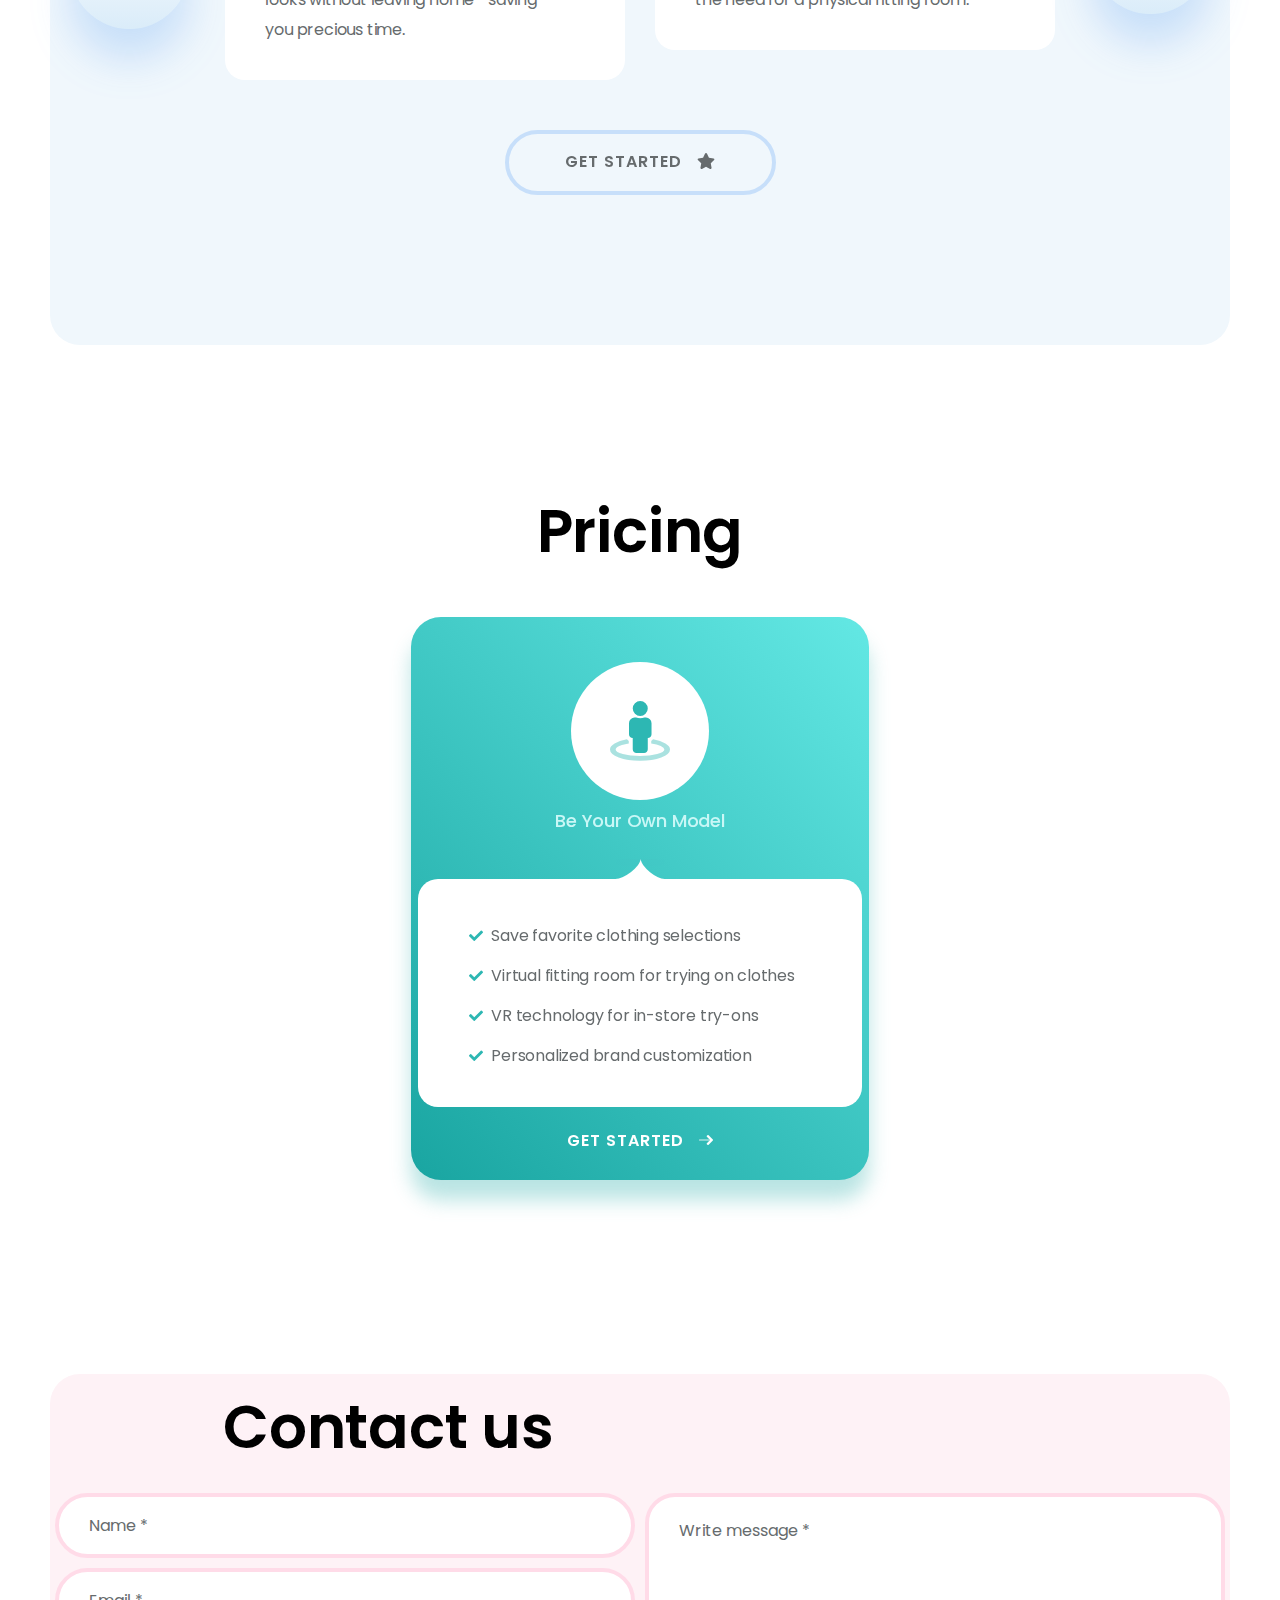
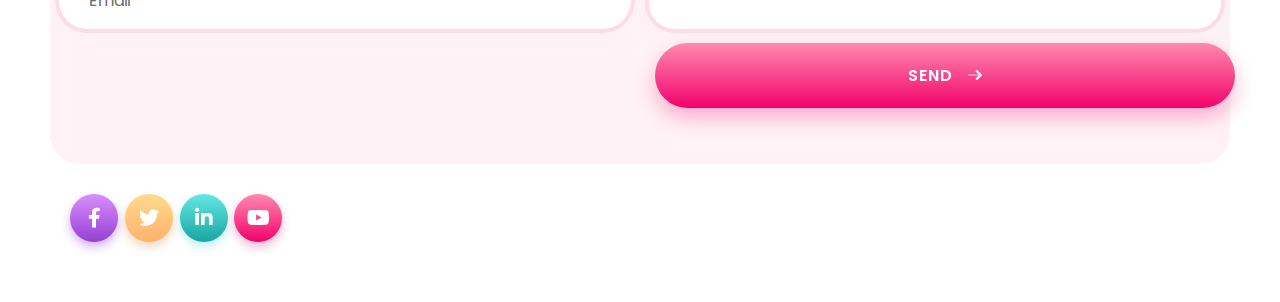
==== commit 166cdabb: "Update index.html" ====
--- a/index.html
+++ b/index.html
@@ -196,7 +196,7 @@
 </div>
 -->
 
-<!--video section start-->
+<!--
 <div class="video" id="video">
   <div class="video__wrapper">
     <div class="container">
@@ -228,7 +228,7 @@
     </div>
   </div>
 </div>
-
+-->
 
 <!--<div class="video__background">
         <img src="assets/images/video-bg-1.png" alt="image" class="texture-1">
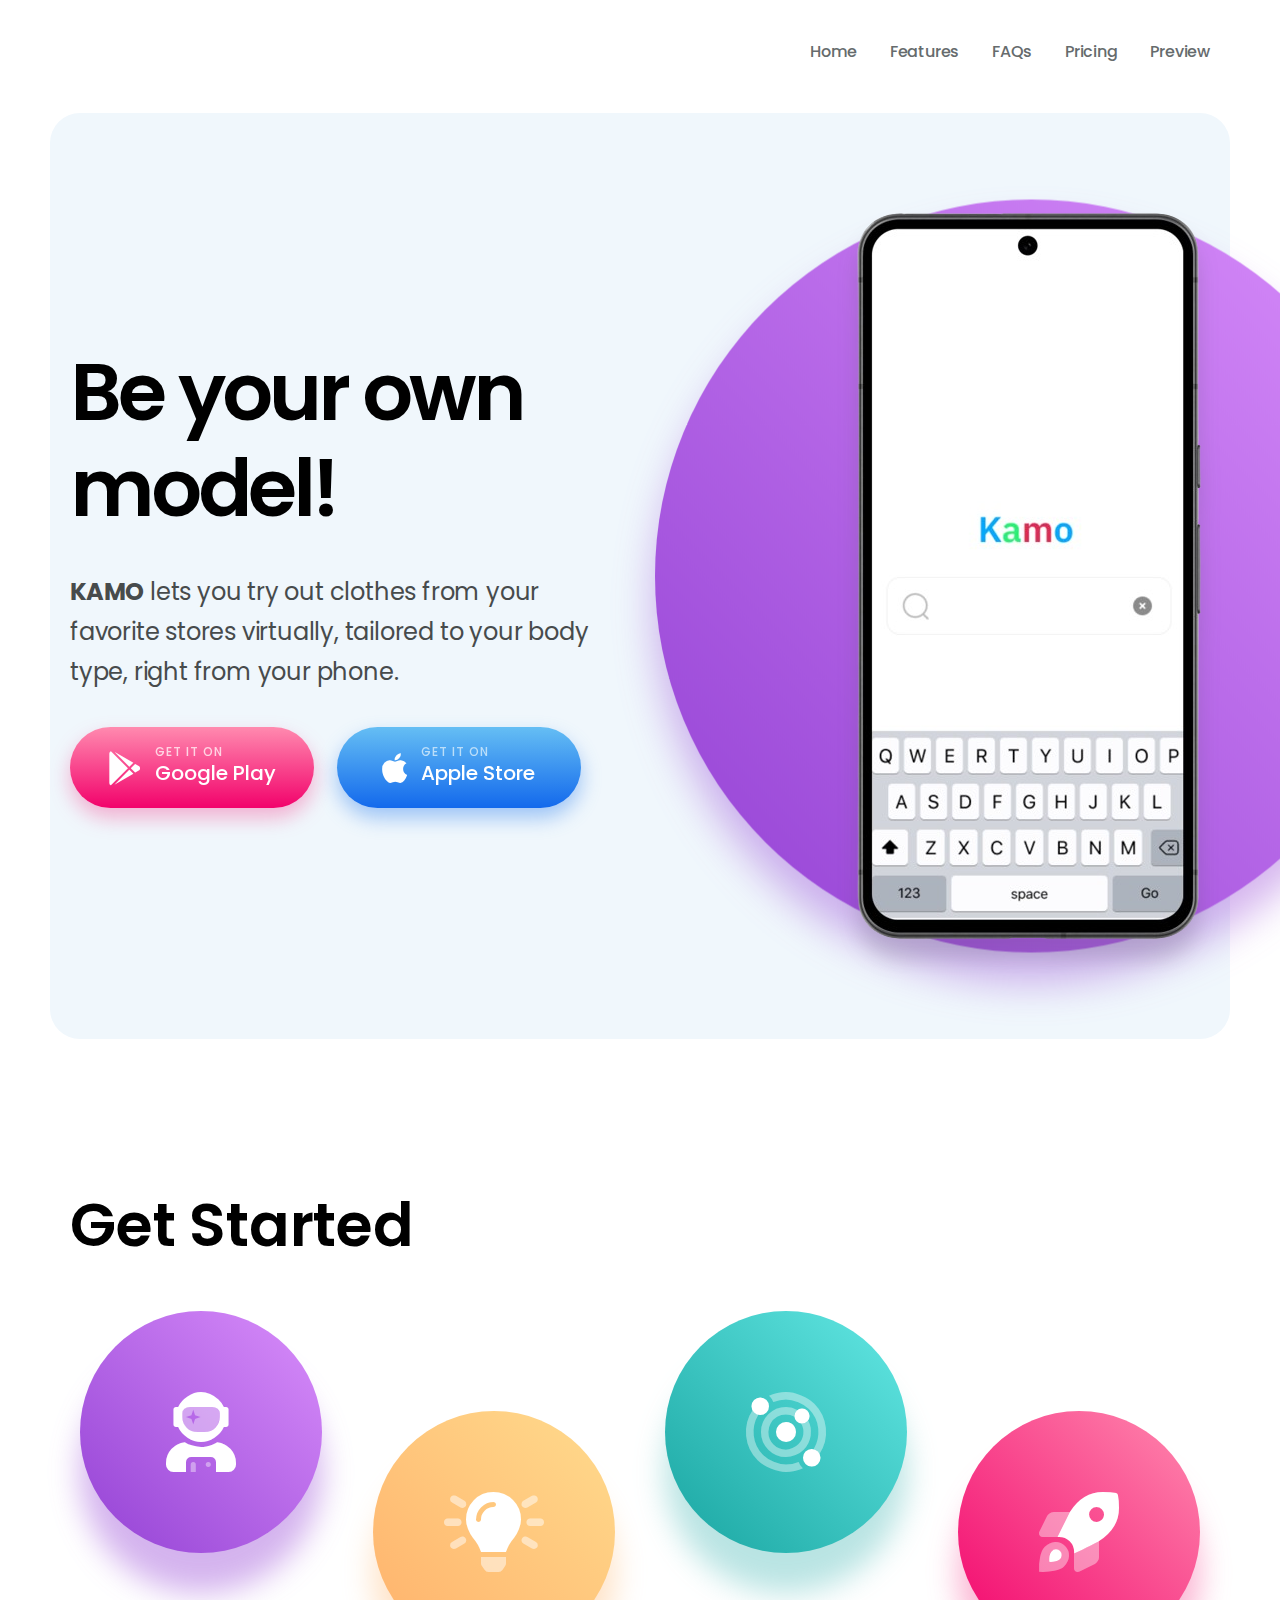
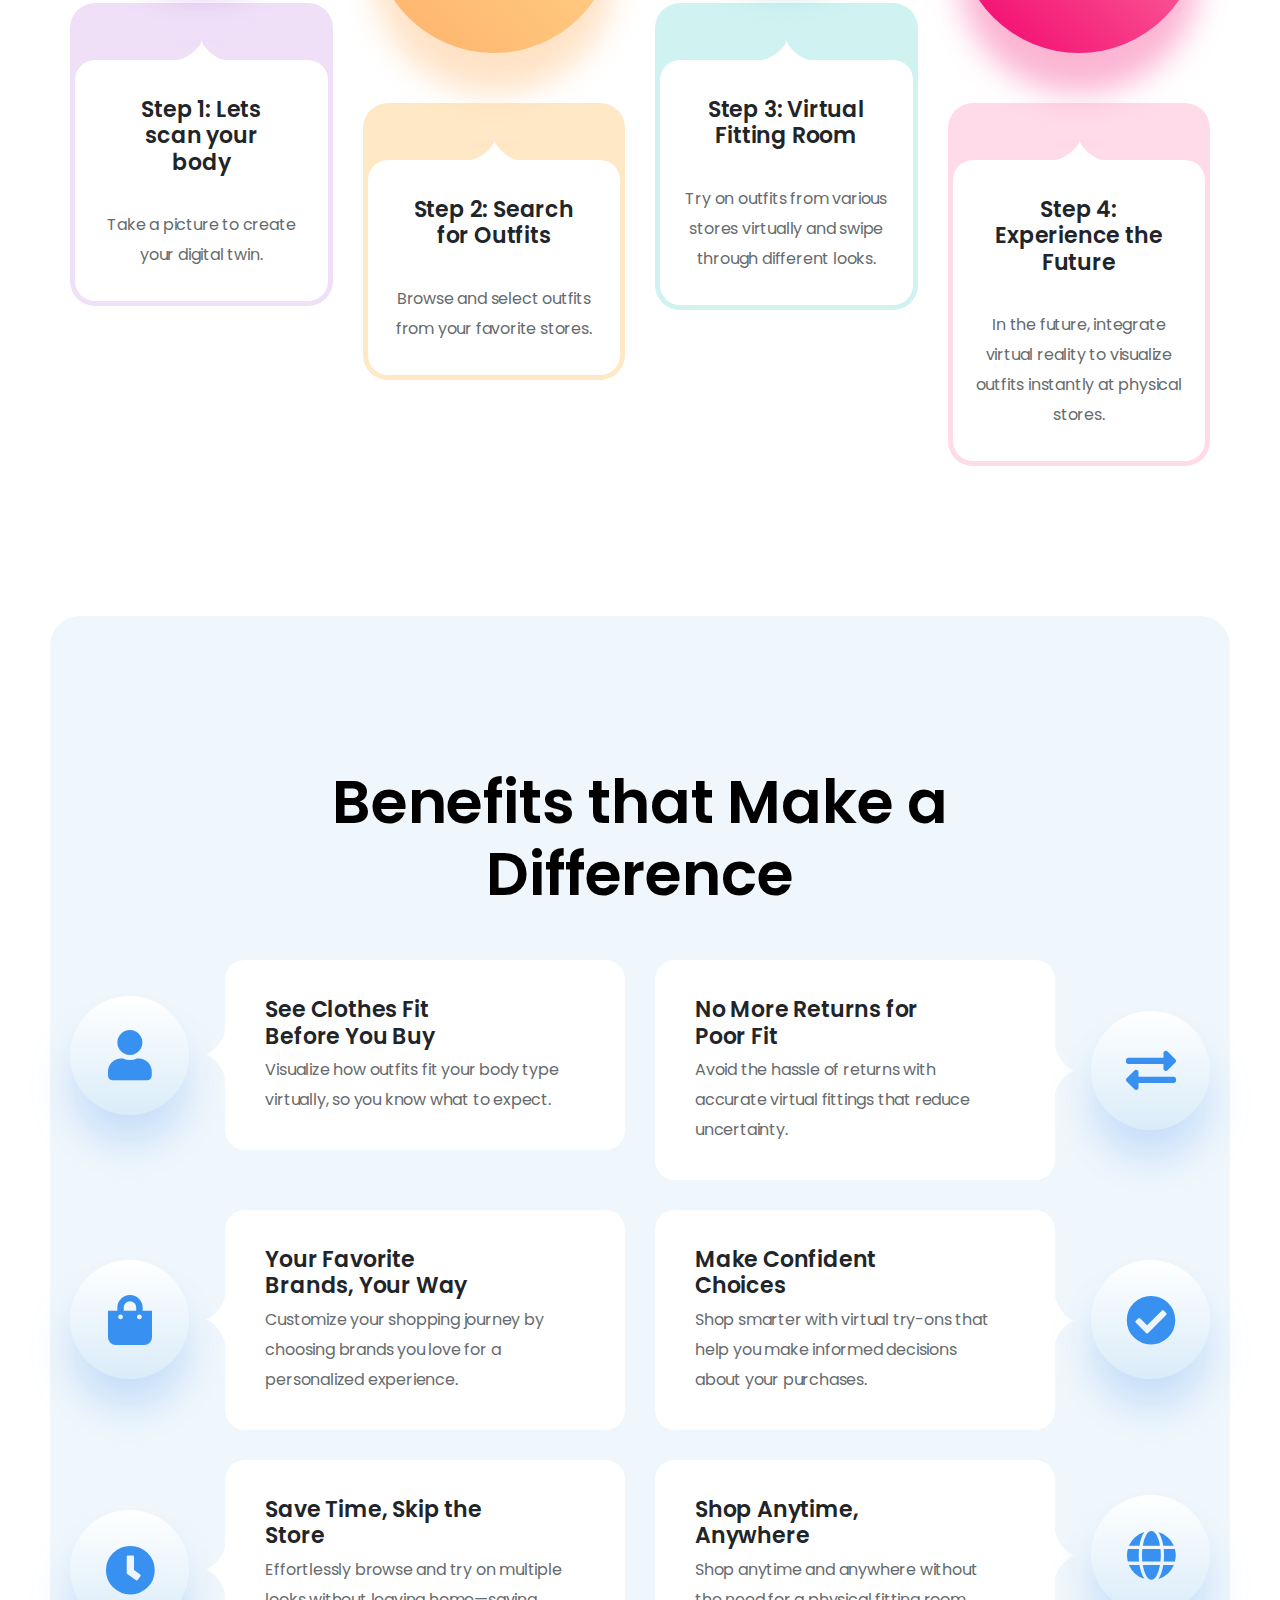
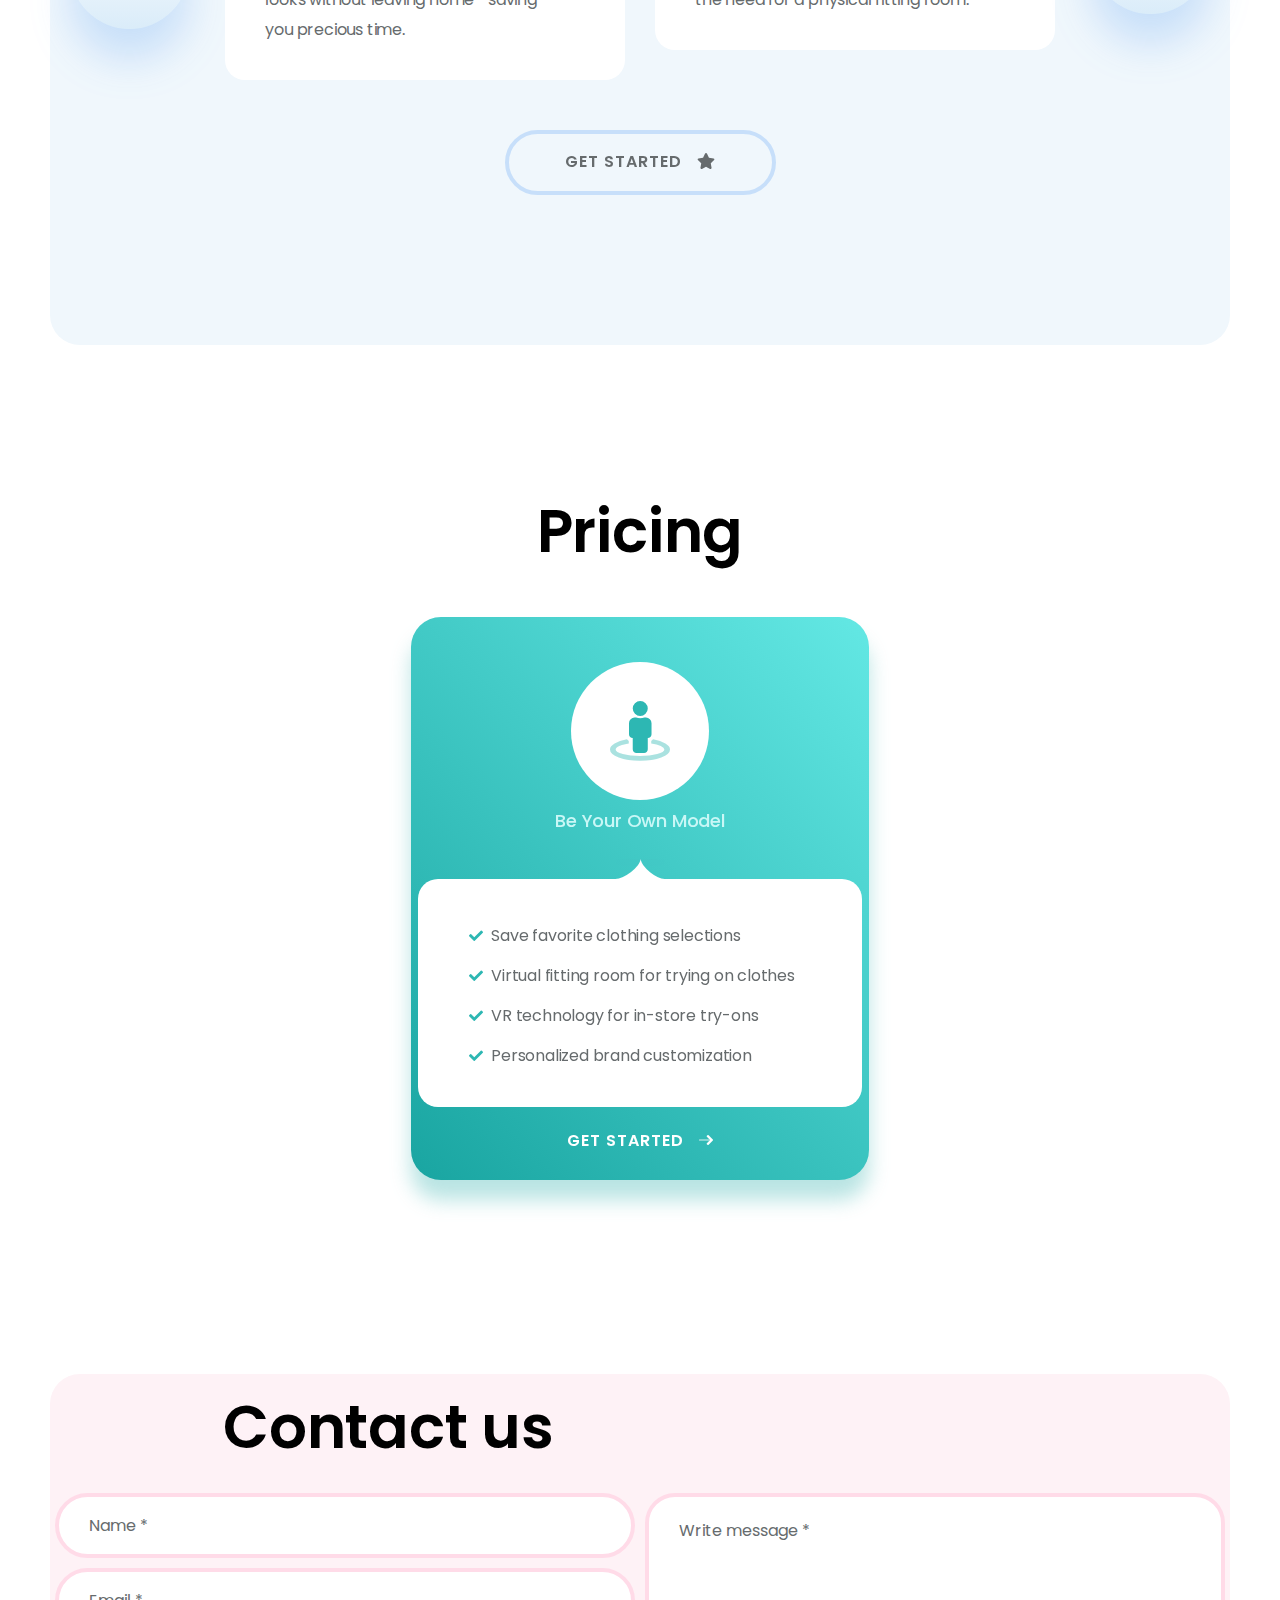
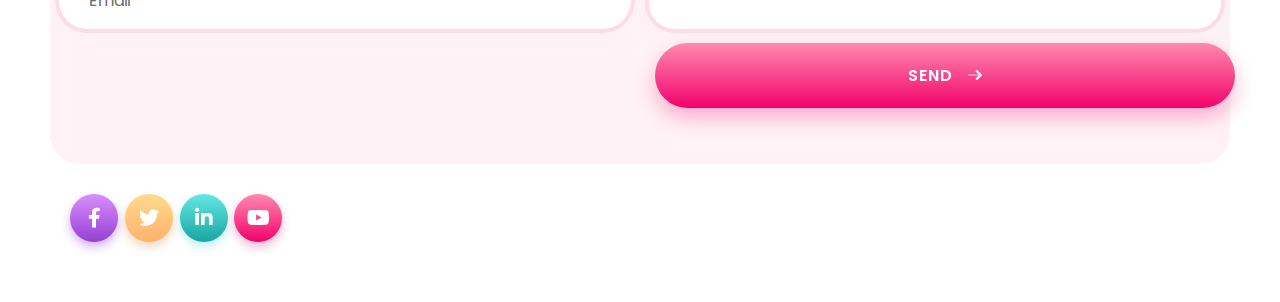
==== commit 000a9644: "Update index.html" ====
--- a/index.html
+++ b/index.html
@@ -43,9 +43,13 @@
             <li><a href="index.html"></a></li>
             
             <li><a href="#home">Home</a></li>
+              <!--
             <li><a href="#video">Video</a></li>
+            <li><a href="#feedback">Feedbacks</a></li>
+            -->
+           
             <li><a href="#feature">Features</a></li>
-            <li><a href="#feedback">Feedbacks</a></li>
+            
             <li><a href="#faq">FAQs</a></li>
             <li><a href="#pricing">Pricing</a></li>
             <li><a href="#preview">Preview</a></li>
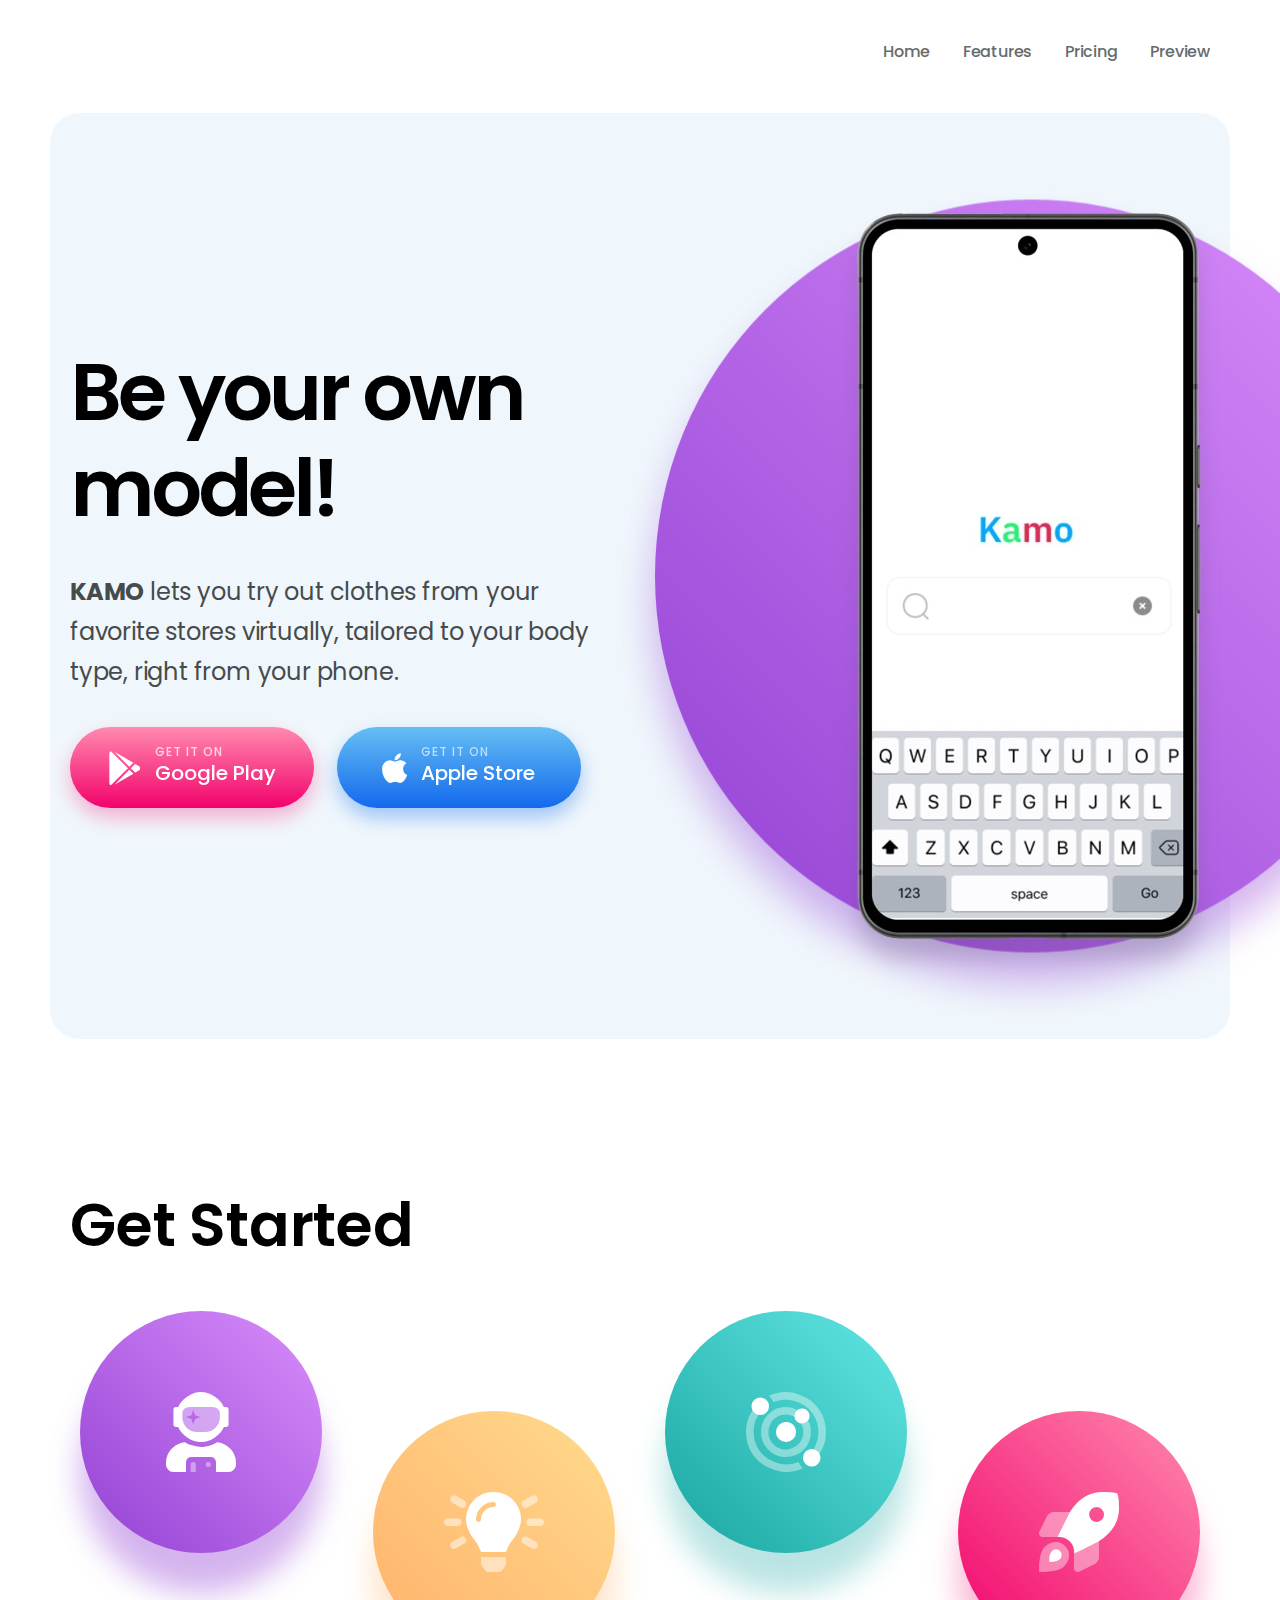
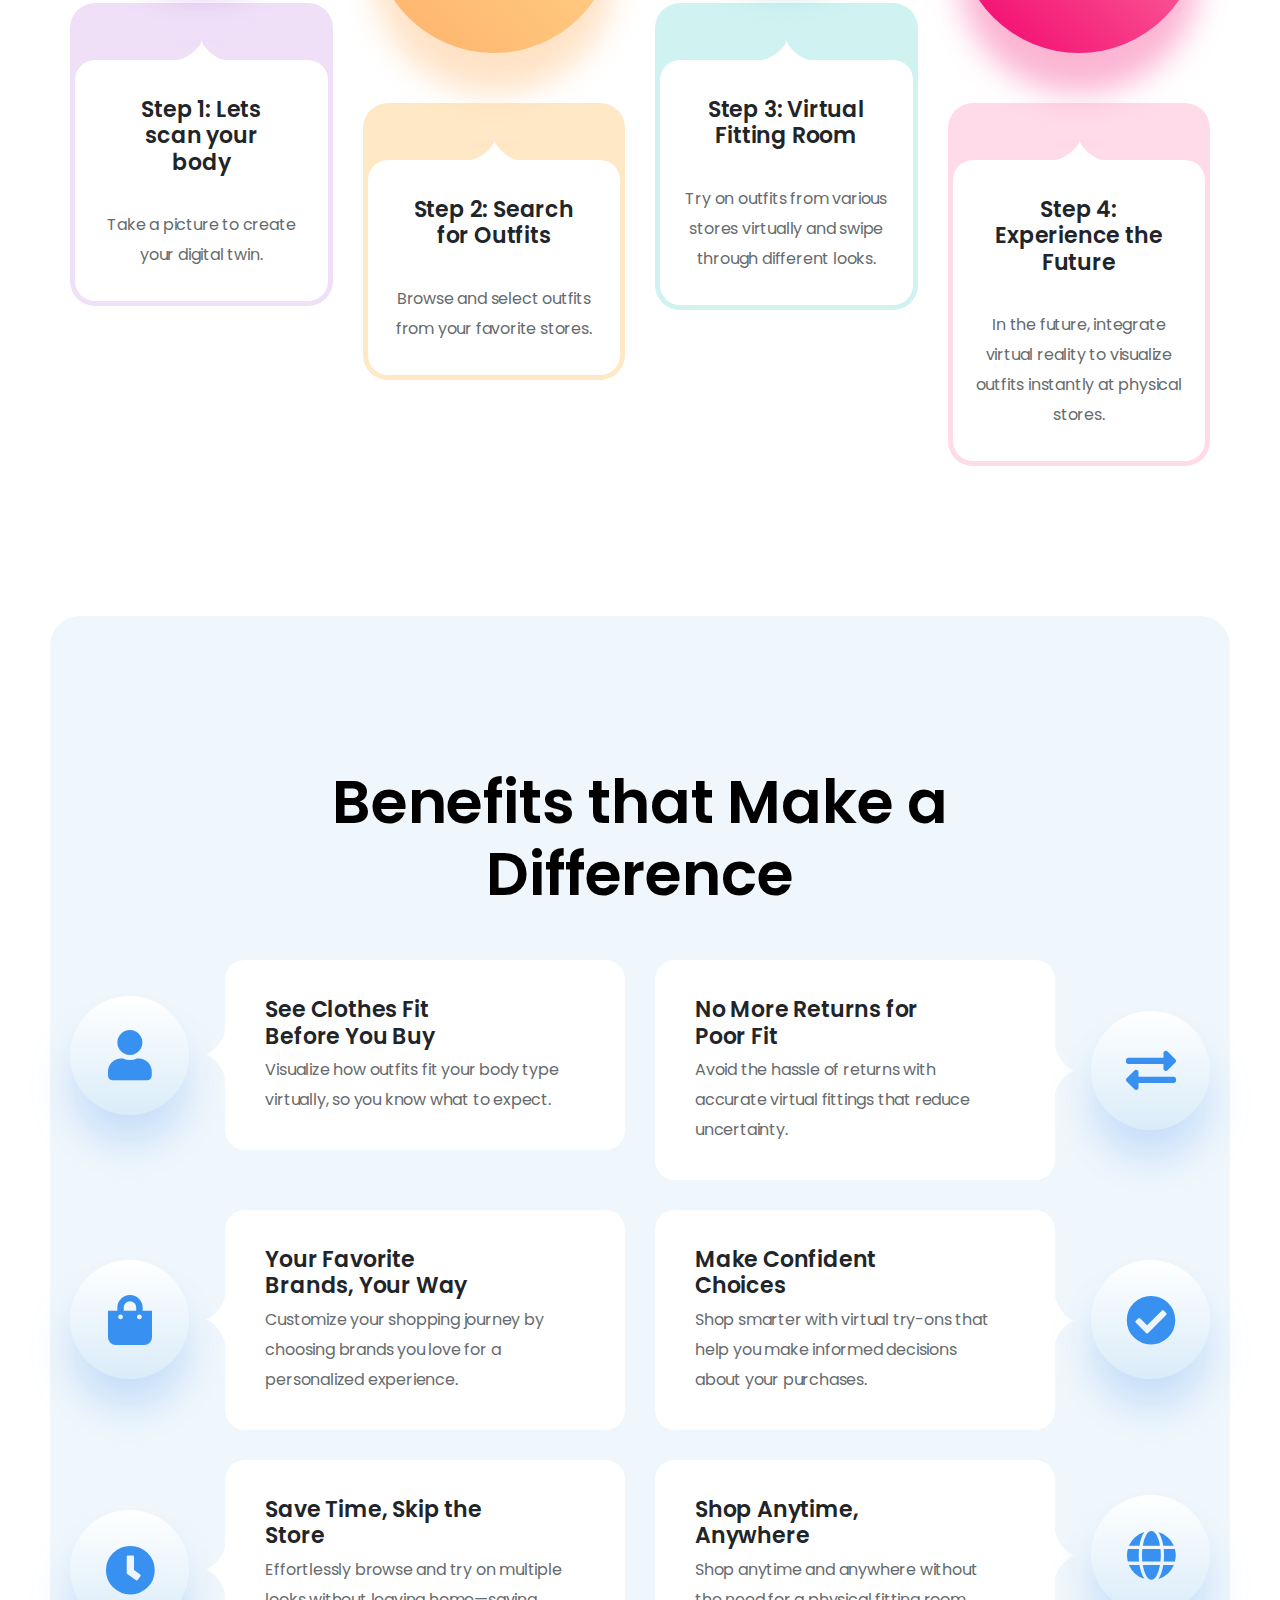
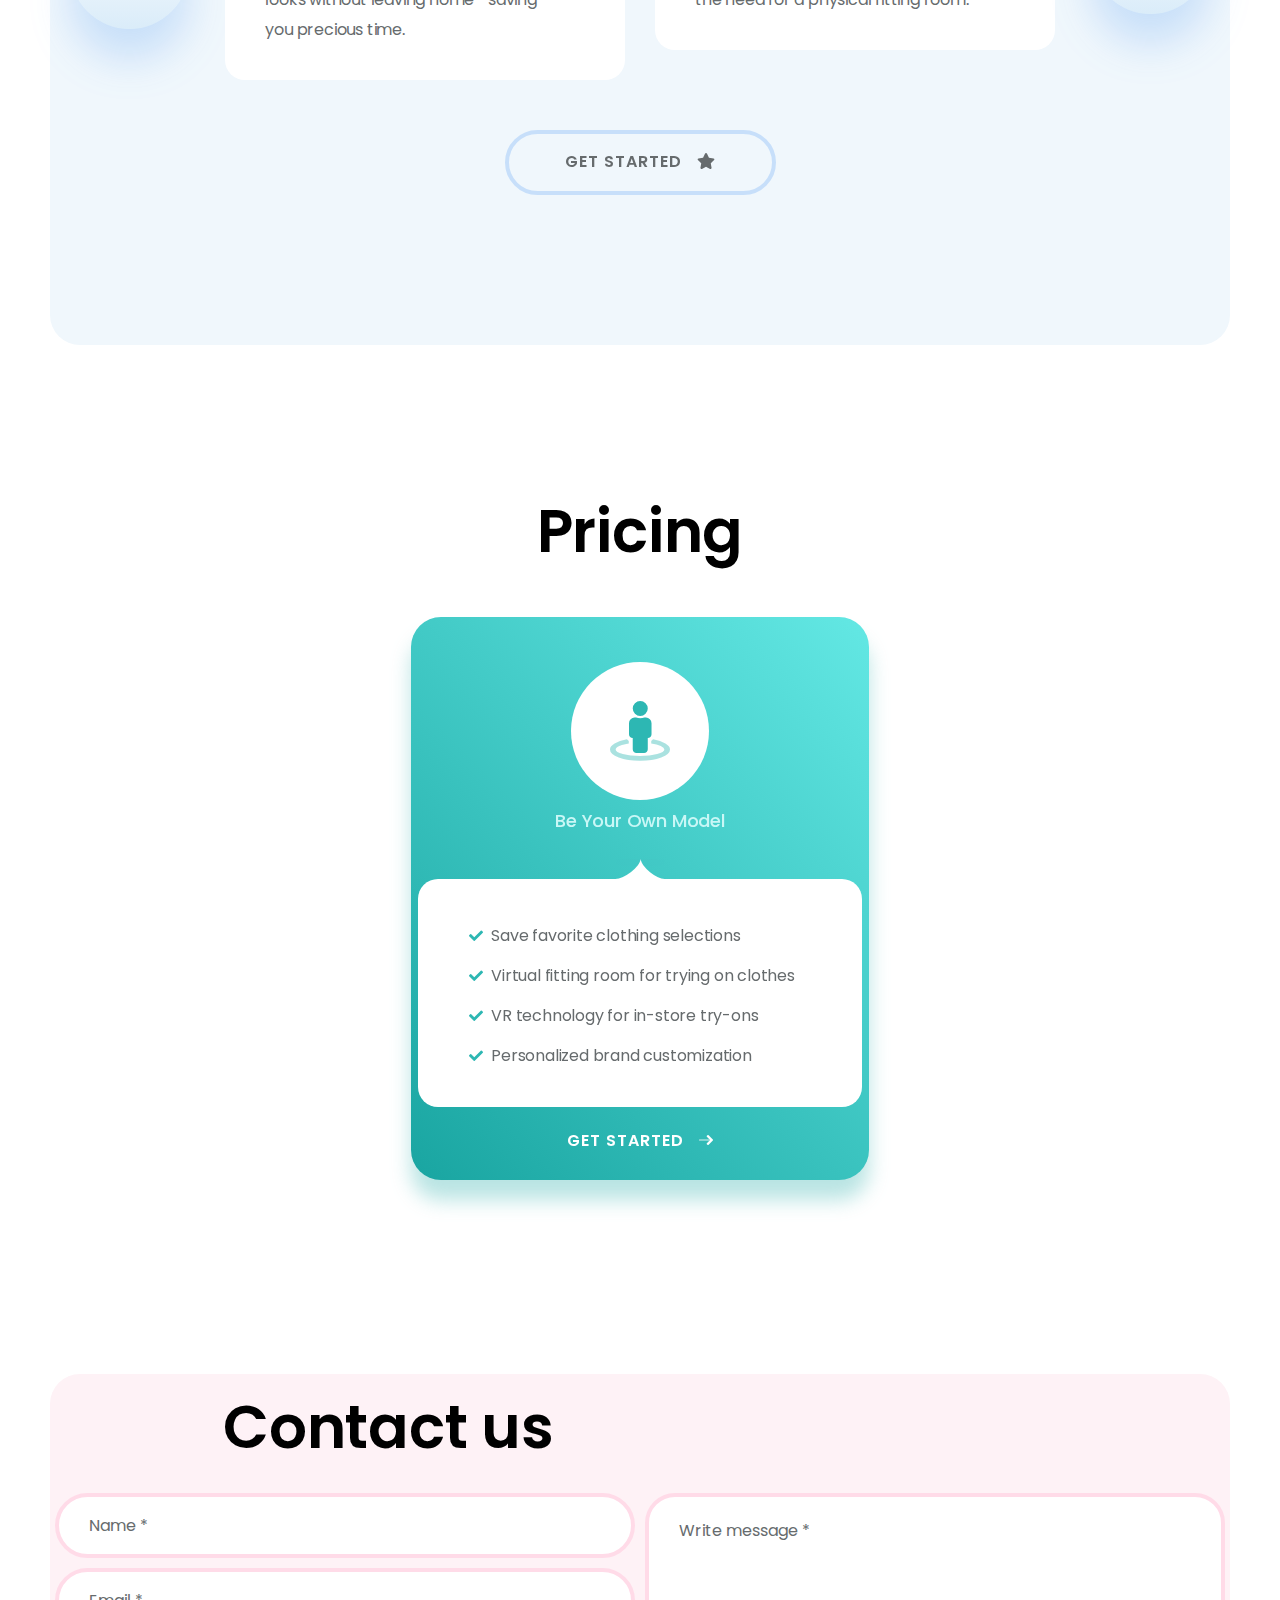
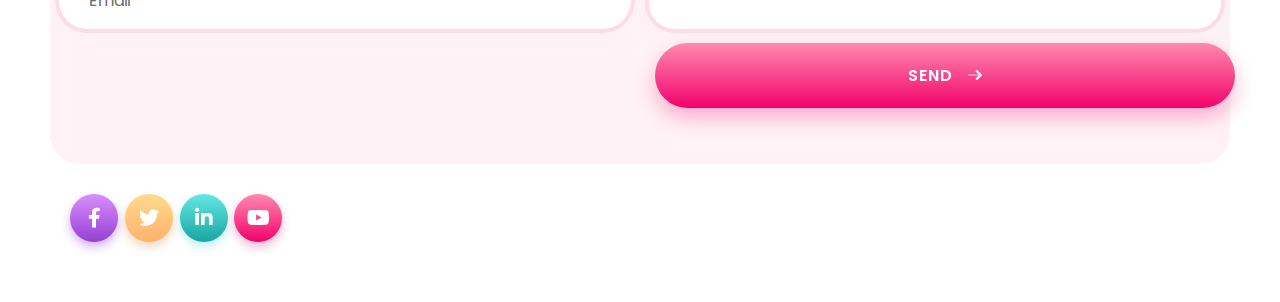
==== commit b4cf5fd1: "Update index.html" ====
--- a/index.html
+++ b/index.html
@@ -46,11 +46,12 @@
               <!--
             <li><a href="#video">Video</a></li>
             <li><a href="#feedback">Feedbacks</a></li>
+            <li><a href="#faq">FAQs</a></li>
             -->
            
             <li><a href="#feature">Features</a></li>
             
-            <li><a href="#faq">FAQs</a></li>
+            
             <li><a href="#pricing">Pricing</a></li>
             <li><a href="#preview">Preview</a></li>
            
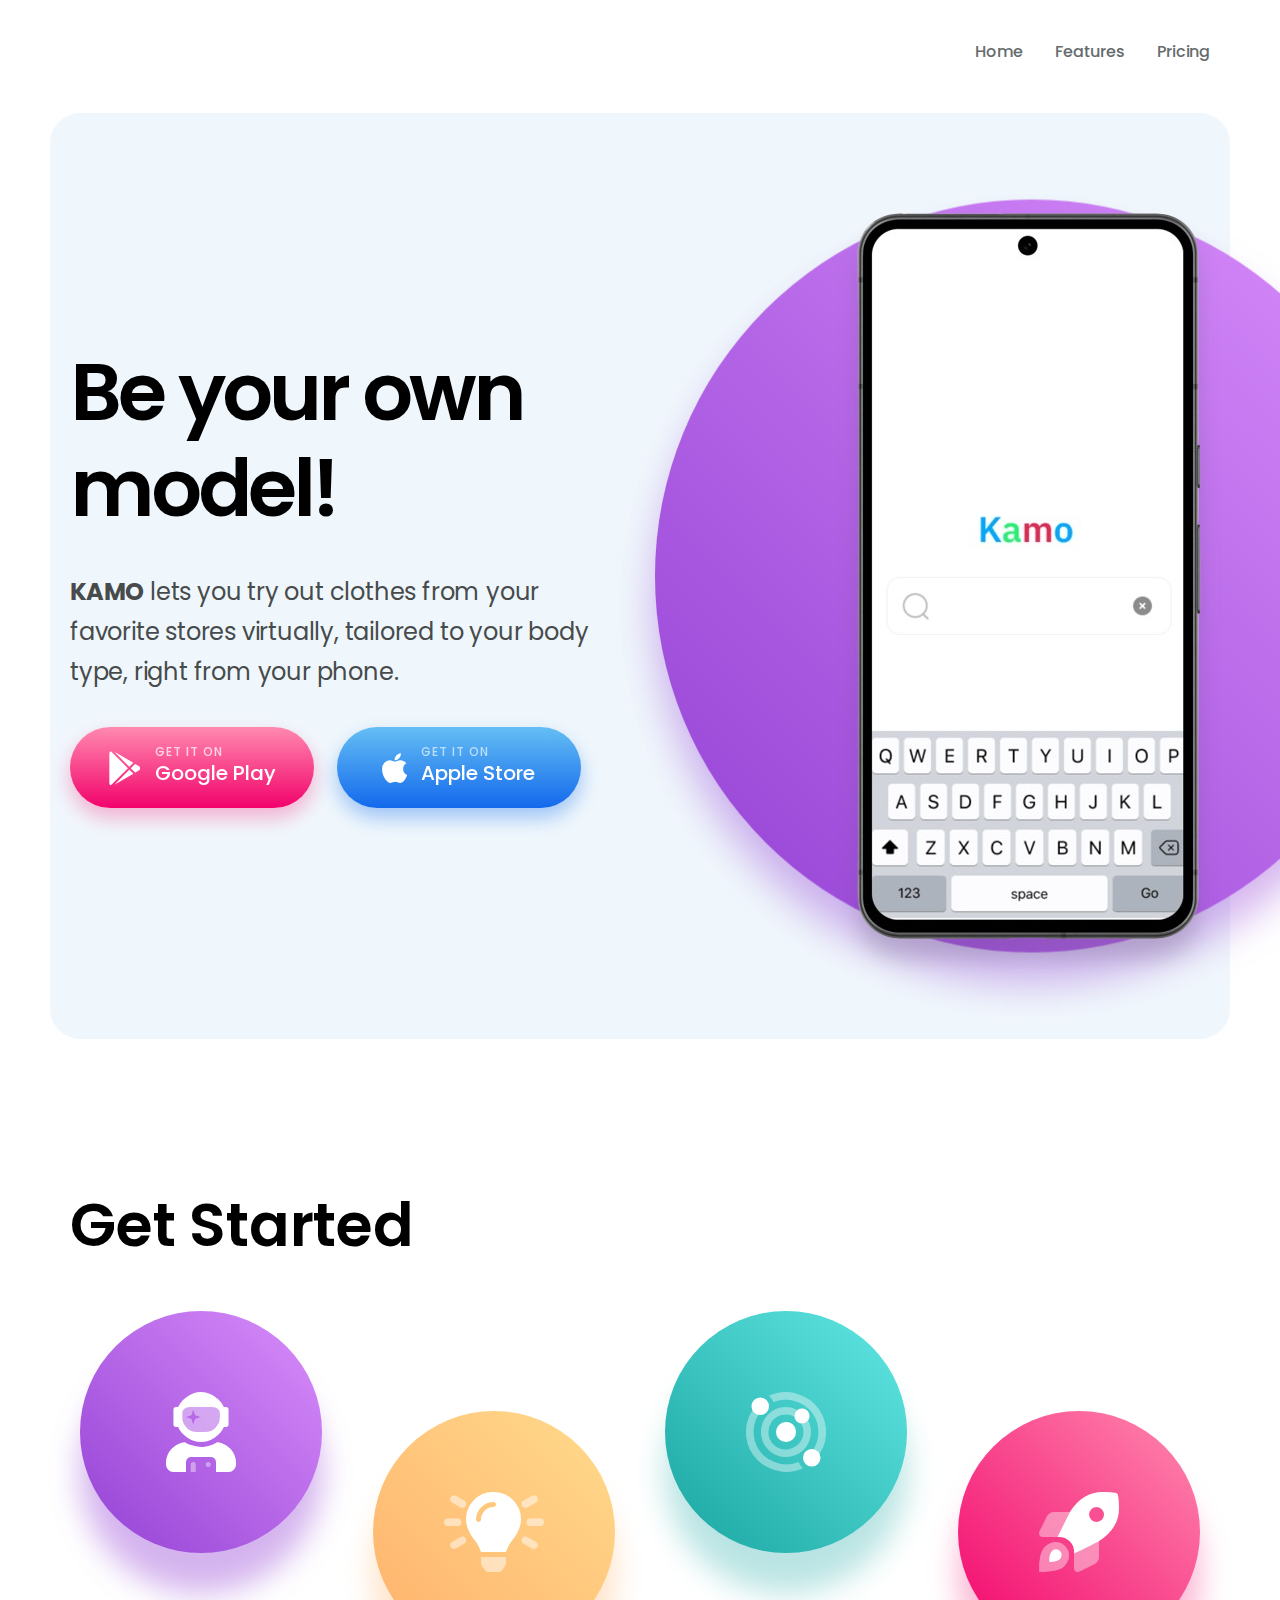
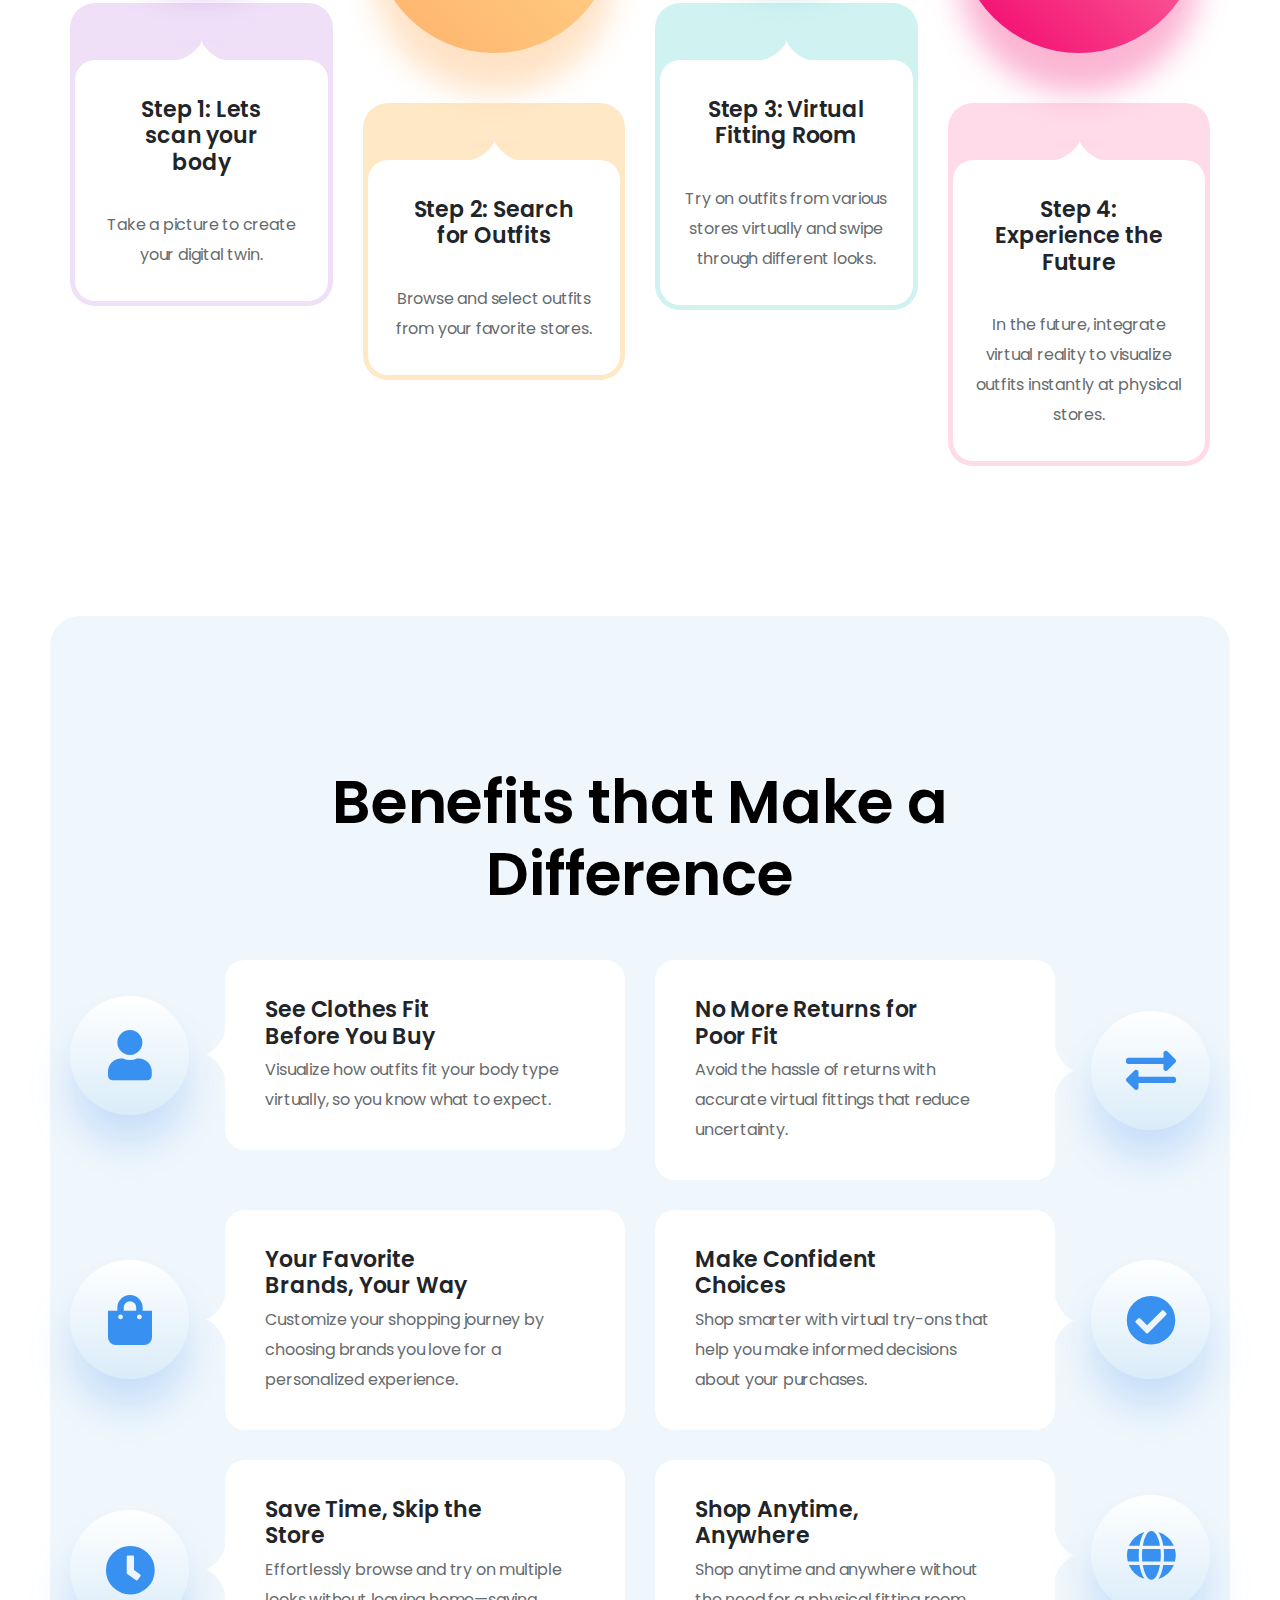
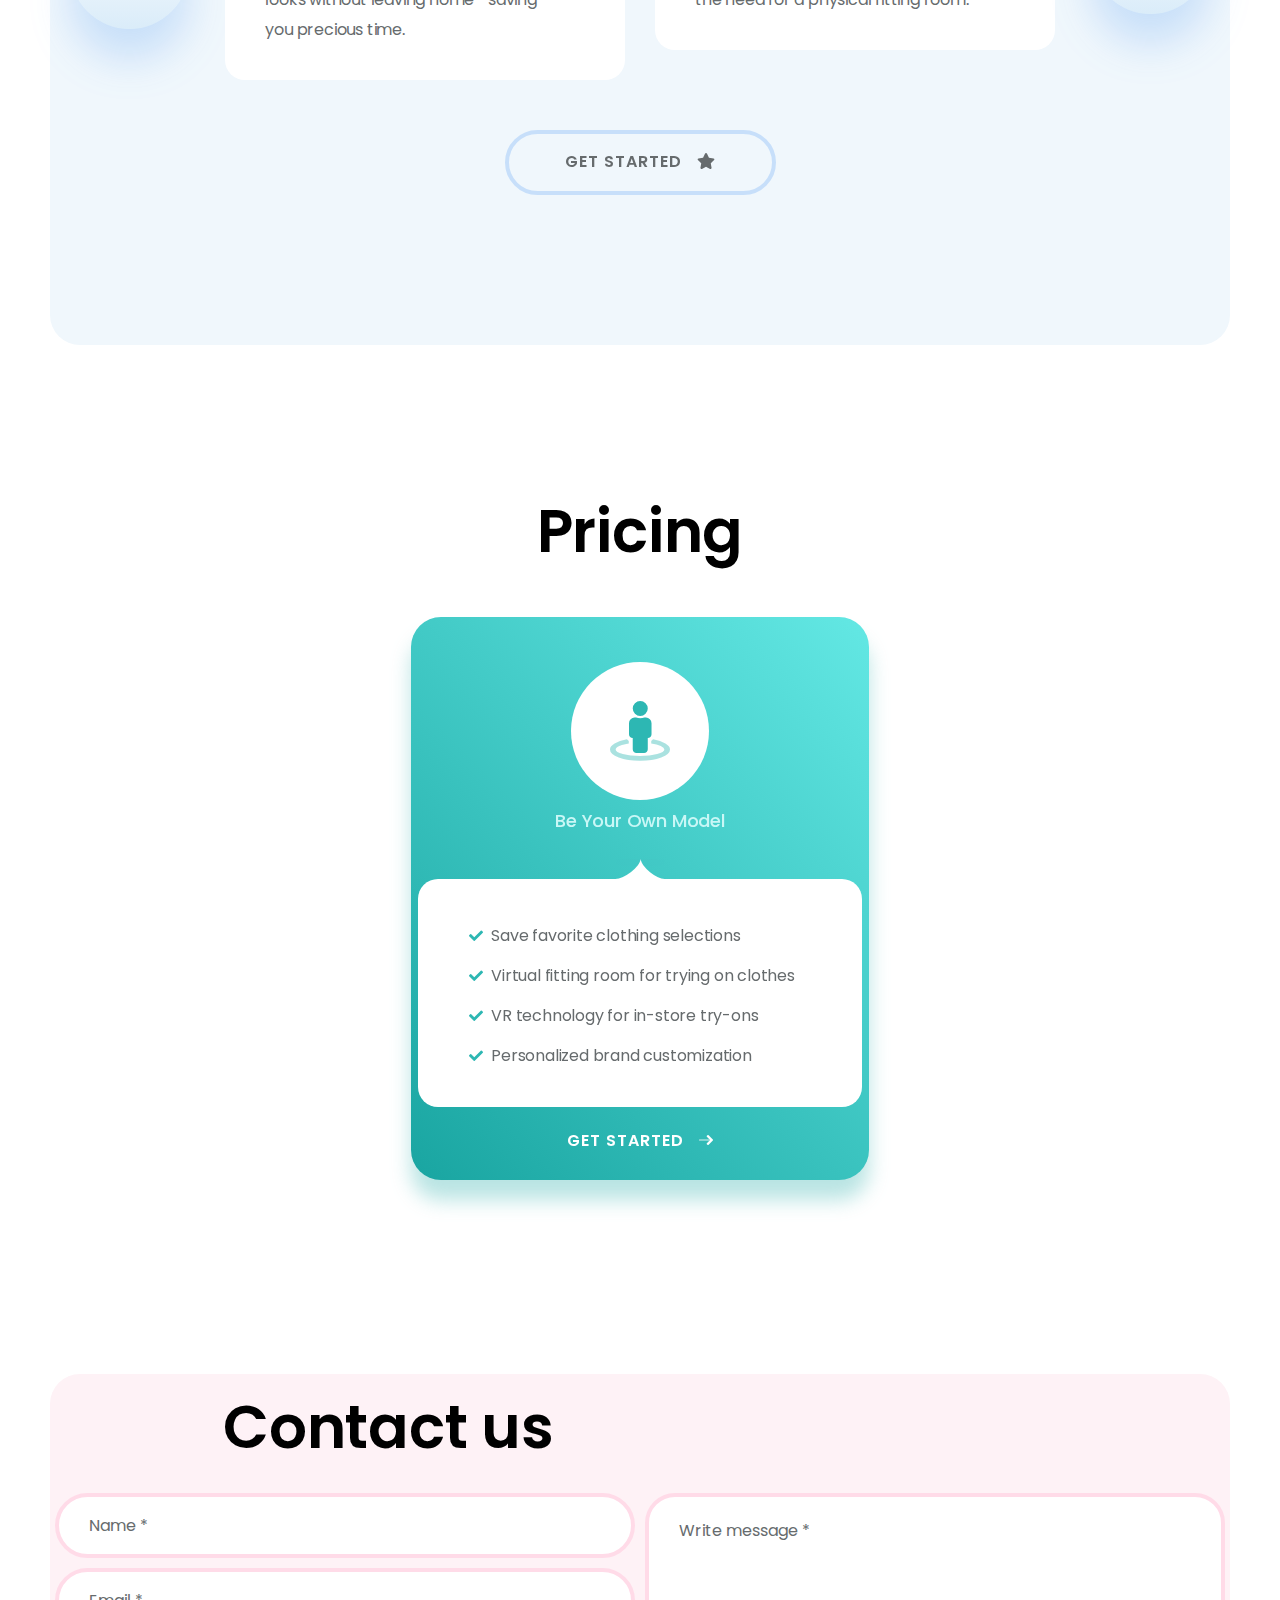
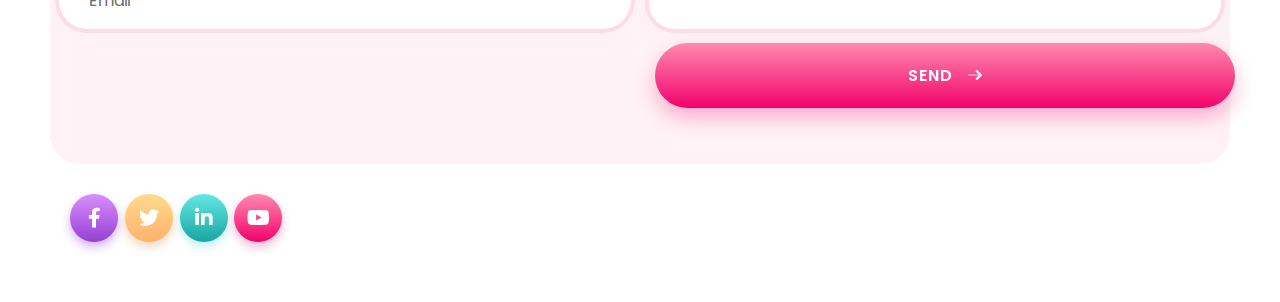
==== commit e8fb0a4d: "Update index.html" ====
--- a/index.html
+++ b/index.html
@@ -47,13 +47,14 @@
             <li><a href="#video">Video</a></li>
             <li><a href="#feedback">Feedbacks</a></li>
             <li><a href="#faq">FAQs</a></li>
+            <li><a href="#preview">Preview</a></li>
             -->
            
             <li><a href="#feature">Features</a></li>
             
             
             <li><a href="#pricing">Pricing</a></li>
-            <li><a href="#preview">Preview</a></li>
+            
            
           </ul>
           <span><i class="fas fa-times"></i></span>
